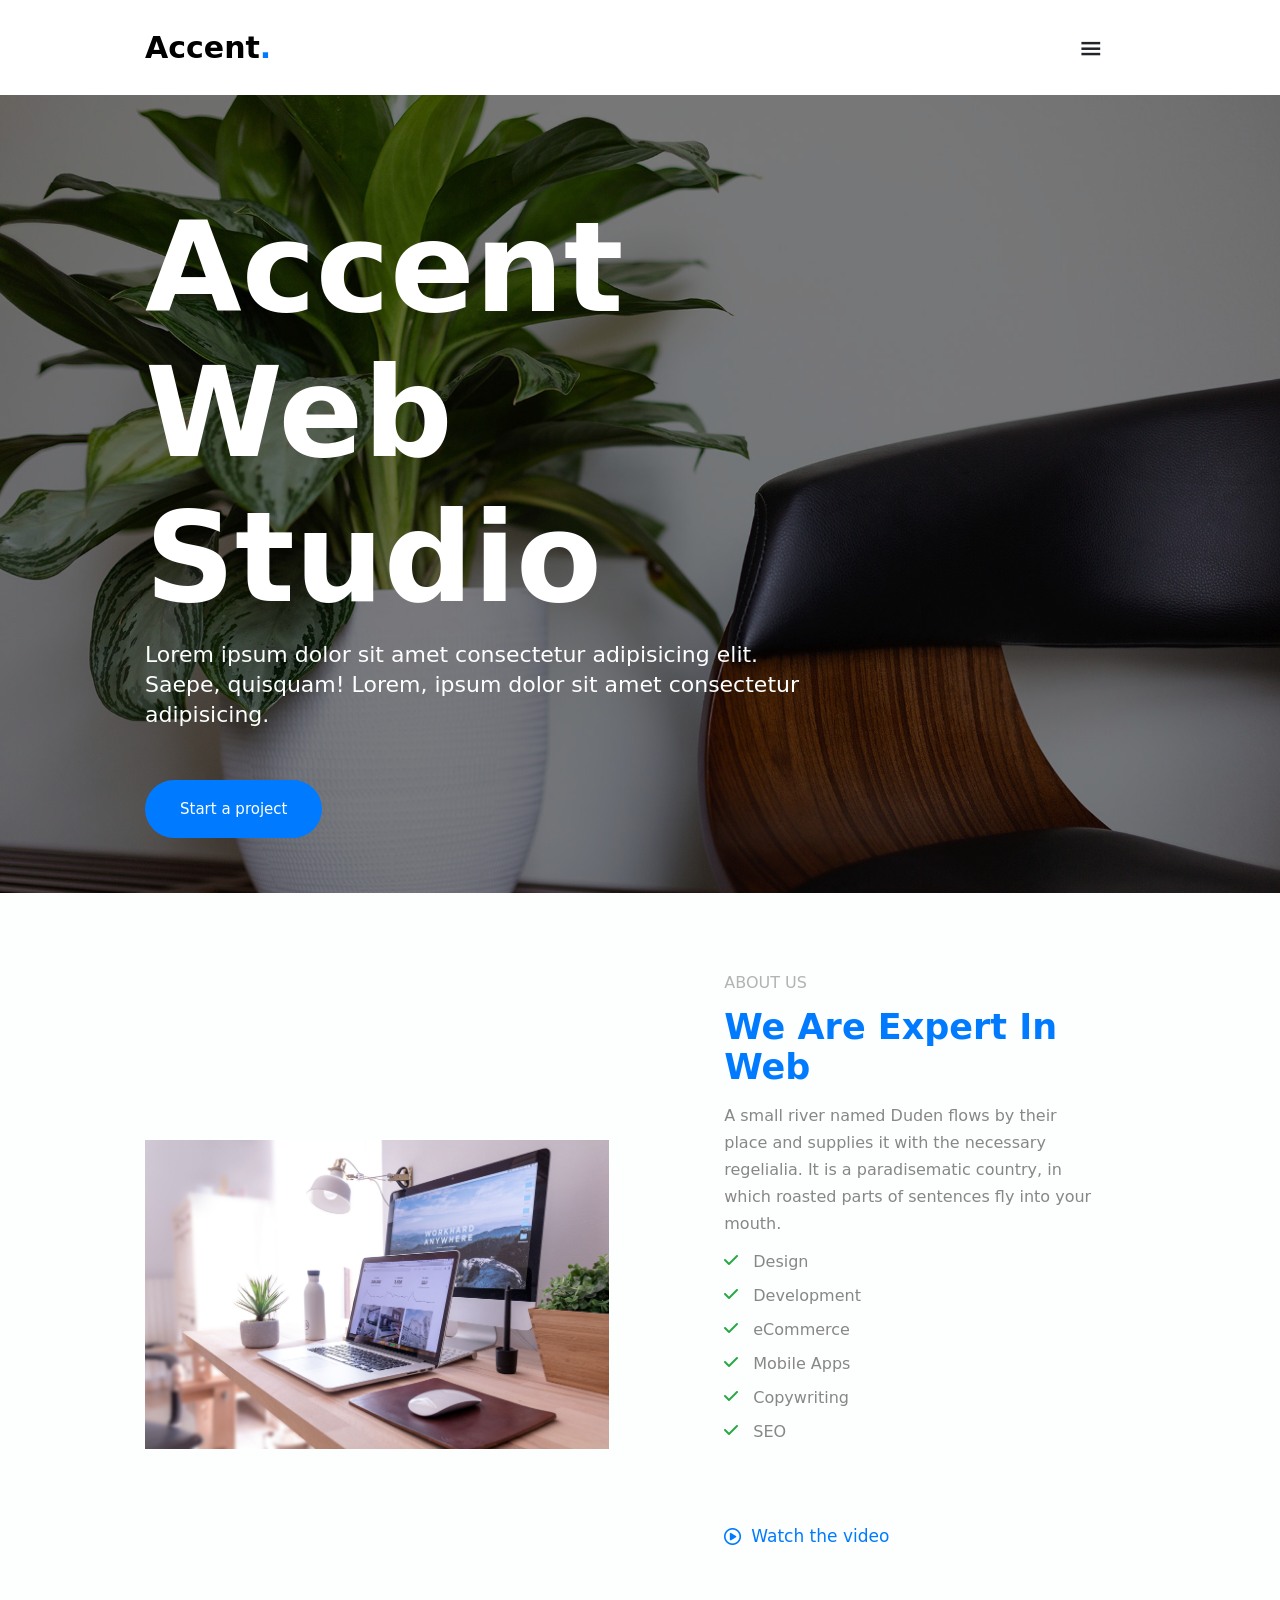
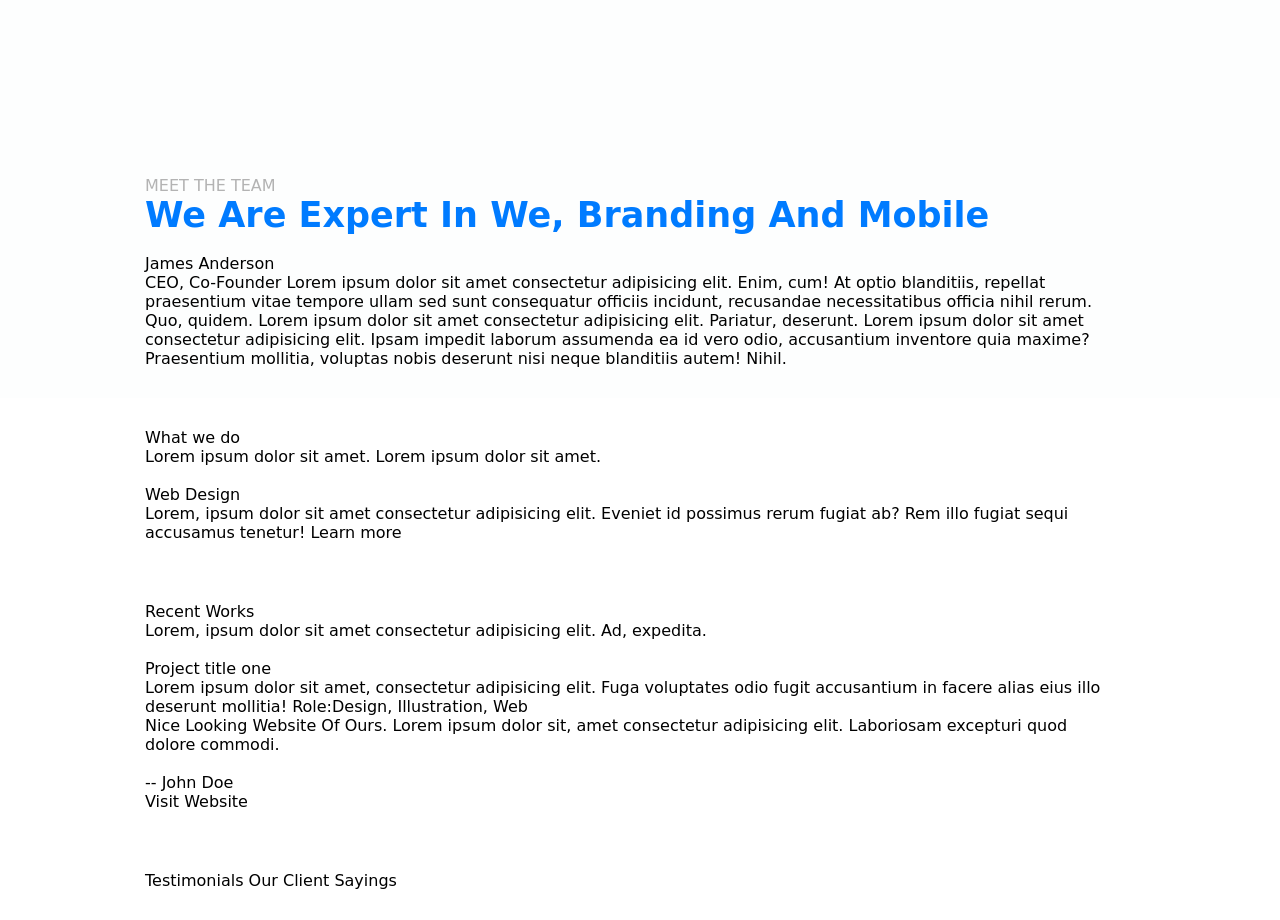
==== design_folder/landing-page/index.html @ f2b6cdcb "Initial commit" ====
<!doctype html>
<html lang="en">

<head>
    <meta charset="UTF-8" />
    <meta name="viewport" content="width=device-width, initial-scale=1.0" />
    <link rel="stylesheet" href="https://cdnjs.cloudflare.com/ajax/libs/font-awesome/6.5.1/css/all.min.css">
    <link rel="stylesheet" href="./style.css">
    <title>Landing Page</title>
</head>

<body>
    <section id="navbar">
        <div class="aligned" id="aligned-navbar">
            <div class="al-navbar-text">
                <p class="navbar-dark-text">Accent<span id="navbar-span">.</span></p>
            </div>
            <a class="" id="nav-triple" href="">≡</a>
        </div>
    </section>

    <section id="intro">
        <div class="aligned" id="aligned-intro">
            <div class="aligned-left">
                <p class="intro-white-text">Accent Web Studio</p>
                <span class="intro-span-white-text">Lorem ipsum dolor sit amet consectetur adipisicing elit. Saepe,
                    quisquam! Lorem, ipsum dolor sit amet consectetur adipisicing.</span>
                    <div class="intro-btn">
                        <button id="proj">Start a project</button>
                    </div>
            </div>

            <div class="aligned-right">

            </div>
        </div>
    </section>

    <section id="about">
        <div class="aligned" id="about-div">
            <div class="about-left">
                <img src="./images/about-img.jpg" alt="" />
            </div>
            <div class="about-right">
                <p class="sections-head">About us</p>
                <span class="sections-text2">We are expert in Web</span>
                <span class="sections-desc">
                    A small river named Duden flows by their place and supplies 
                    it with the necessary regelialia. It is a paradisematic country, 
                    in which roasted parts of sentences fly into your mouth.
                </span>

                <div class="bullet-points">
                    <div class="points">
                        <i class="fa-solid fa-check large-tick"></i>
                        <span>Design</span>
                    </div>

                    <div class="points">
                        <i class="fa-solid fa-check large-tick"></i>
                        <span>Development</span>
                    </div>

                    <div class="points">
                        <i class="fa-solid fa-check large-tick"></i>
                        <span>eCommerce</span>
                    </div>

                    <div class="points">
                        <i class="fa-solid fa-check large-tick"></i>
                        <span>Mobile Apps</span>
                    </div>

                    <div class="points">
                        <i class="fa-solid fa-check large-tick"></i>
                        <span>Copywriting</span>
                    </div>

                    <div class="points">
                        <i class="fa-solid fa-check large-tick"></i>
                        <span>SEO</span>
                    </div>
                </div>

                <a class="about-vid">
                    <i class="fa-regular fa-circle-play video-icon"></i>
                    <span>Watch the video</span>
                </a>
            </div>
        </div>
    </section>

    <section id="team">
        <div class="aligned" id="team-aligned">
            <p class="sections-head">Meet the Team</p>
            <p class="sections-text2">We are Expert in we, branding and mobile</p>

            <div class="team-divs">
                <div class="team-pic">
                    <img src="" alt="" />
                </div>

                <div class="team-pic">
                    <img src="" alt="" />
                </div>

            </div>
            <div class="team-desc">
                <div class="team-desc-text">
                    <p>James Anderson</p>
                    <span>CEO, Co-Founder</span>
                    <span>Lorem ipsum dolor sit amet consectetur adipisicing elit. Enim,
                        cum! At optio blanditiis, repellat praesentium vitae tempore ullam
                        sed sunt consequatur officiis incidunt, recusandae necessitatibus
                        officia nihil rerum. Quo, quidem. Lorem ipsum dolor sit amet
                        consectetur adipisicing elit. Pariatur, deserunt.
                    </span>
                    <span>Lorem ipsum dolor sit amet consectetur adipisicing elit. Ipsam
                        impedit laborum assumenda ea id vero odio, accusantium inventore
                        quia maxime? Praesentium mollitia, voluptas nobis deserunt nisi
                        neque blanditiis autem! Nihil.
                    </span>
                    <div class="team-desc-links"></div>
                </div>
                <div class="team-desc-text"></div>
            </div>
        </div>
    </section>

    <section id="offer">
        <div class="aligned">
            <p>What we do</p>
            <span>Lorem ipsum dolor sit amet.
                Lorem ipsum dolor sit amet.
            </span>
            <div class="skill-container">
                <div class="skills">
                    <div class="skill-img">
                        <img src="" alt="">
                    </div>
                    <p>Web Design</p>
                    <span>Lorem, ipsum dolor sit amet consectetur adipisicing elit.
                        Eveniet id possimus rerum fugiat ab? Rem illo fugiat sequi accusamus tenetur!
                    </span>
                    <span>Learn more</span>
                </div>
            </div>
        </div>
    </section>

    <section class="works">
        <div class="aligned">

            <div class="worrks-head">
                <p>Recent Works</p>
                <span>Lorem, ipsum dolor sit amet consectetur adipisicing elit.
                    Ad, expedita.
                </span>
            </div>

            <div class="works-content">
                <div class="works-left">
                    <img src="" alt="">
                </div>
                <div class="works-right">
                    <p>Project title one</p>
                    <span>Lorem ipsum dolor sit amet, consectetur adipisicing elit.
                        Fuga voluptates odio fugit accusantium in facere alias eius illo deserunt mollitia!
                    </span>
                    <span>Role:</span><span>Design, Illustration, Web</span>
                    <div class="works-comment">
                        <div class="line"></div>
                        <span>Nice Looking Website Of Ours.
                            Lorem ipsum dolor sit, amet consectetur adipisicing elit. Laboriosam excepturi quod dolore
                            commodi.
                        </span>
                    </div>
                    <div class="customer">
                        <div class="customer-img">
                            <img src="" alt="">
                        </div>
                        <span>-- John Doe</span>
                    </div>
                    <p>Visit Website</p>
                </div>
            </div>
        </div>
    </section>

    <section class="testimonials">
        <div class="aligned">
            <div class="testimonials-head">
                <span>Testimonials</span>
                <span>Our Client Sayings</span>
            </div>

        </div>
    </section>
</body>

</html>
---- design_folder/landing-page/style.css ----
:root{
    --blue: #007bff;
    --dark-black: #000000;
    --light-black: #212529;
    --white: #ffffff;
    --light-white: #fdfefe;
    --head-grey-text: #b3b3b3;
    --tiny-grey-text: #878787;
    --green-text: #28a745;
}


*{
    box-sizing: border-box;
    padding: 0;
    margin: 0;
    font-family: system-ui, -apple-system, BlinkMacSystemFont, 'Segoe UI', Roboto, Oxygen, Ubuntu, Cantarell, 'Open Sans', 'Helvetica Neue', sans-serif;
}


section{
    padding: 30px 70px 30px 145px;
}

.aligned{
    width: 90%;
    max-width: 1800px;
}

#aligned-navbar{
    display: flex;
    align-items: center;
    justify-content: space-between;
}

.al-navbar-text{
    display: flex;
    gap: 1.5px;
}

.navbar-dark-text{
    color: var(--dark-black);
    font-size: 30px;
    font-weight: 750;
}

#navbar-span{
    color: var(--blue)
}

#nav-triple{
    color: var(--light-black);
    font-size: 30px;
    font-weight: 500;
    cursor: pointer;
    text-decoration: none;
}

#intro{
    background: linear-gradient(rgba(0, 0, 0, 0.5),rgba(0, 0, 0, 0.5)), url( ./images/intro-bg.jpg);
    background-position: center;
    background-repeat: no-repeat;
    background-size: cover;
    height: auto;
    padding-top: 100px;
}

#intro.aligned{
    display: flex;
    gap: 10px;
}

.aligned-left{
    display: flex;
    flex-direction: column;
    gap: 10px;
    width: 70%;
}

#aligned-intro{
    display: flex;
    align-items: center;
    gap: 10px;
    height: auto;
}

.intro-white-text{
    font-size: 125px;
    font-weight: 750;
    color: var(--white)
}

.intro-span-white-text{
    color: var(--light-white);
    font-size: 22px;
    line-height: 30px;
    font-weight: 300;
}
.intro-btn{
    margin: 40px 0 25px;
}

#proj{
    padding: 20px 35px;
    border-radius: 30px;
    border: none;
    background-color: var(--blue);
    color: var(--white);
    font-size: 15px;
}
#proj:hover{
    background-color: var(--dark-black);
    cursor: pointer;
}
#about, 
#team{
    background-color: var(--light-white);
}

#about-div{
    display: flex;
    align-items: center;
    justify-content: center;
    gap: 15px;
    padding-top: 50px;
}

.about-left{
    flex: 1;
    overflow: hidden;
    height: 400px;
}
.about-left img{
    width: 100%;
    height: 100%;
    object-fit: contain;
}

.about-right{
    width: 50%;
    padding-left: 100px;
    display: flex;
    flex-direction: column;
    gap: 15px;
}

.sections-head{
    text-transform: uppercase;
    color: var(--head-grey-text);
    font-size: 16px;
    font-weight: 400;
}

.sections-text2{
    text-transform: capitalize;
    color: var(--blue);
    font-size: 35px;
    font-weight: 600;
}

.sections-desc{
    font-weight: 300;
    color: var(--tiny-grey-text);
    line-height: 27px;
}

.bullet-points{
    display: flex;
    flex-direction: column;
    gap: 15px;
}


.points{
    display: flex;
    gap: 15px;
}

.points span{
    color: var(--tiny-grey-text);
    font-weight: 350;
    font-size: 16px;
}

.points i{
    color: var(--green-text);
}

.about-vid{
    display: flex;
    align-items: center;
    gap: 10px;
    color: var(--blue);
    margin: 70px 0;
    font-size: 17px;
}

#team-aligned{
    display: flex;
    flex-direction: column;
    margin-top: 100px;
}

.team-divs{
    display: flex;
    gap: 30px;
}
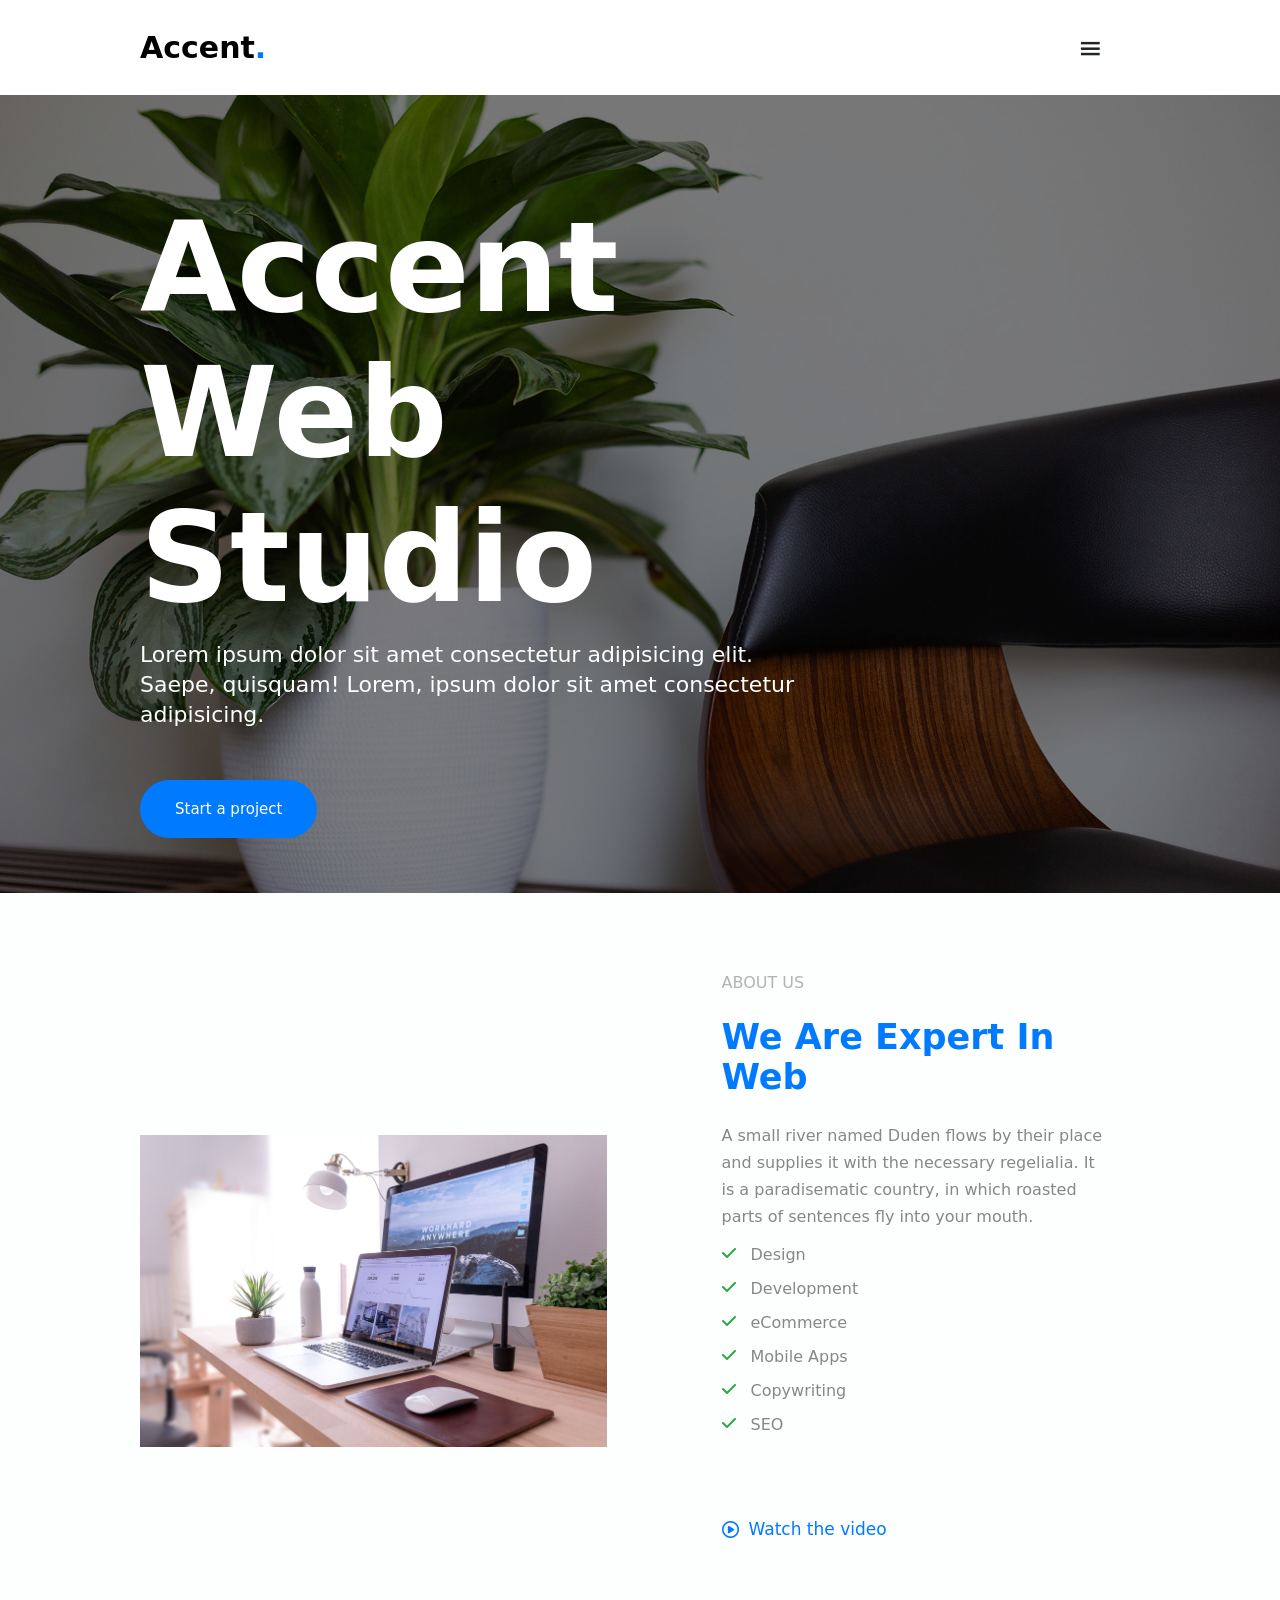
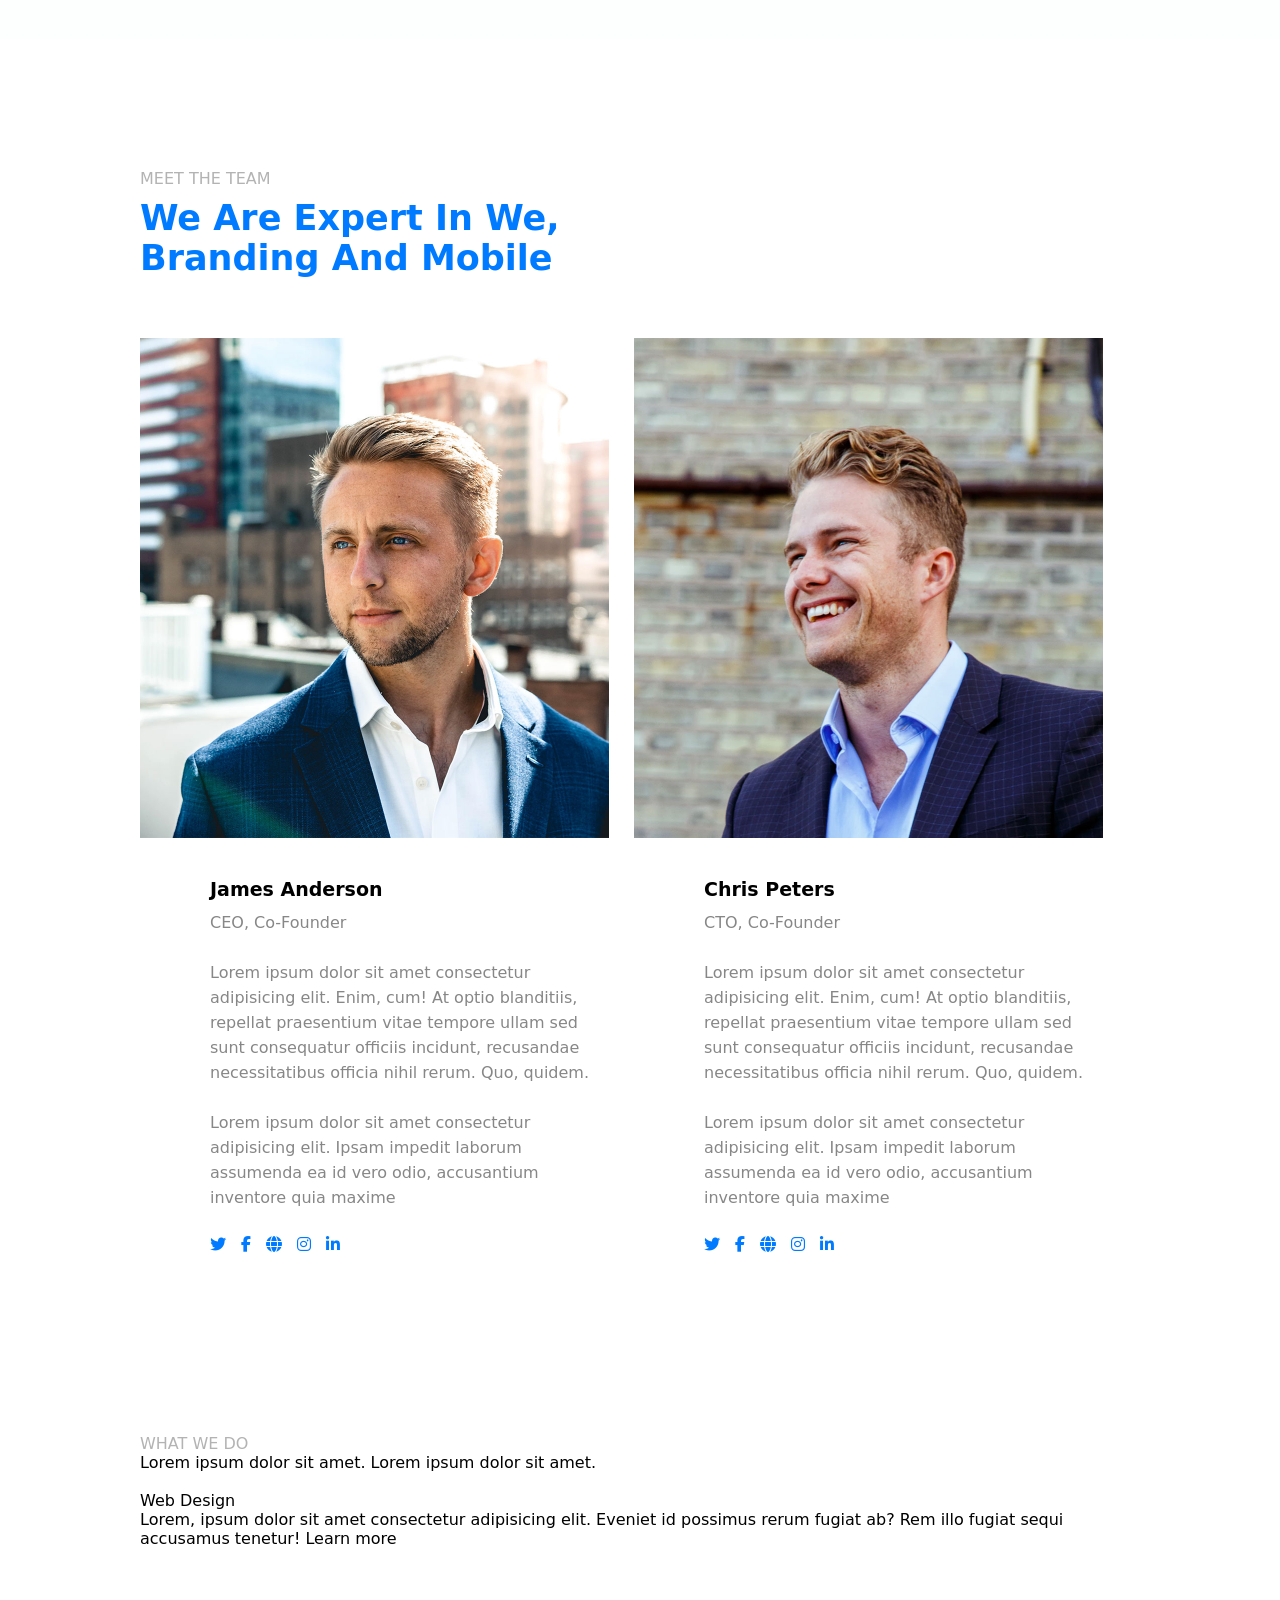
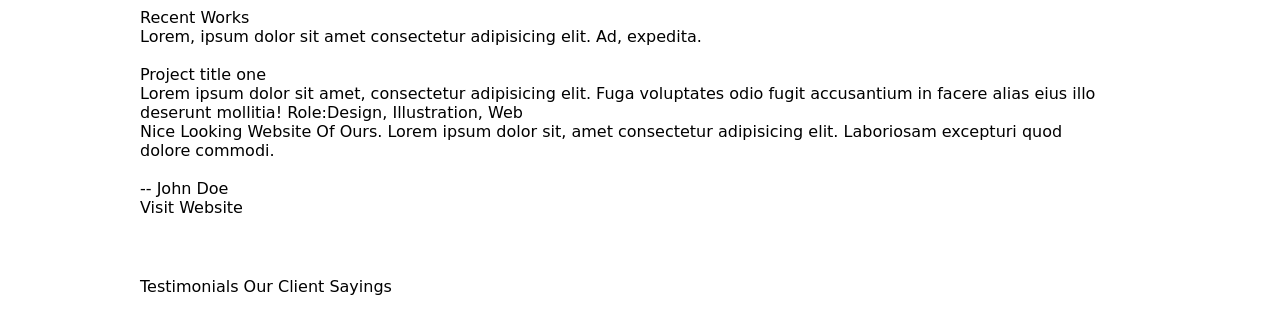
==== commit 5d1ea41e: "designed the teams aspect of the landing-page" ====
--- a/design_folder/landing-page/index.html
+++ b/design_folder/landing-page/index.html
@@ -96,43 +96,74 @@
             <p class="sections-text2">We are Expert in we, branding and mobile</p>
 
             <div class="team-divs">
-                <div class="team-pic">
-                    <img src="" alt="" />
-                </div>
-
-                <div class="team-pic">
-                    <img src="" alt="" />
-                </div>
-
-            </div>
-            <div class="team-desc">
-                <div class="team-desc-text">
-                    <p>James Anderson</p>
-                    <span>CEO, Co-Founder</span>
-                    <span>Lorem ipsum dolor sit amet consectetur adipisicing elit. Enim,
-                        cum! At optio blanditiis, repellat praesentium vitae tempore ullam
-                        sed sunt consequatur officiis incidunt, recusandae necessitatibus
-                        officia nihil rerum. Quo, quidem. Lorem ipsum dolor sit amet
-                        consectetur adipisicing elit. Pariatur, deserunt.
-                    </span>
-                    <span>Lorem ipsum dolor sit amet consectetur adipisicing elit. Ipsam
-                        impedit laborum assumenda ea id vero odio, accusantium inventore
-                        quia maxime? Praesentium mollitia, voluptas nobis deserunt nisi
-                        neque blanditiis autem! Nihil.
-                    </span>
-                    <div class="team-desc-links"></div>
-                </div>
-                <div class="team-desc-text"></div>
-            </div>
+
+                <div class="whole-team">
+                    <div class="team-pic">
+                        <img src="./images/team_m1.jpg" alt="" />     
+                    </div>
+
+                    <div class="team-desc-text">
+                        <p>James Anderson</p>
+                        <span>CEO, Co-Founder</span>
+                        <span>Lorem ipsum dolor sit amet consectetur adipisicing elit. Enim,
+                            cum! At optio blanditiis, repellat praesentium vitae tempore ullam
+                            sed sunt consequatur officiis incidunt, recusandae necessitatibus
+                            officia nihil rerum. Quo, quidem. 
+                        </span>
+                        <span>Lorem ipsum dolor sit amet consectetur adipisicing elit. Ipsam
+                            impedit laborum assumenda ea id vero odio, accusantium inventore
+                            quia maxime
+                        </span>
+                        <div class="team-desc-links">
+                            <a href=""><i class="fa-brands fa-twitter"></i></a>
+                            <a href=""><i class="fa-brands fa-facebook-f"></i></a>
+                            <a href=""><i class="fa-solid fa-globe"></i></a>
+                            <a href=""><i class="fa-brands fa-instagram"></i></a>
+                            <a href=""><i class="fa-brands fa-linkedin-in"></i></a>
+                        </div>
+                    </div>
+                </div>
+
+
+                <div class="whole-team">
+                    <div class="team-pic">
+                        <img src="./images/team_m2.jpg" alt="" />     
+                    </div>
+
+                    <div class="team-desc-text">
+                        <p>Chris Peters</p>
+                        <span>CTO, Co-Founder</span>
+                        <span>Lorem ipsum dolor sit amet consectetur adipisicing elit. Enim,
+                            cum! At optio blanditiis, repellat praesentium vitae tempore ullam
+                            sed sunt consequatur officiis incidunt, recusandae necessitatibus
+                            officia nihil rerum. Quo, quidem. 
+                        </span>
+                        <span>Lorem ipsum dolor sit amet consectetur adipisicing elit. Ipsam
+                            impedit laborum assumenda ea id vero odio, accusantium inventore
+                            quia maxime
+                        </span>
+                        <div class="team-desc-links">
+                            <a href=""><i class="fa-brands fa-twitter"></i></a>
+                            <a href=""><i class="fa-brands fa-facebook-f"></i></a>
+                            <a href=""><i class="fa-solid fa-globe"></i></a>
+                            <a href=""><i class="fa-brands fa-instagram"></i></a>
+                            <a href=""><i class="fa-brands fa-linkedin-in"></i></a>
+                        </div>
+                    </div>
+                </div>
+
+            </div>
+
+            
         </div>
     </section>
 
     <section id="offer">
         <div class="aligned">
-            <p>What we do</p>
-            <span>Lorem ipsum dolor sit amet.
+            <p class="sections-head">What we do</p>
+            <p id="offer-head-text">Lorem ipsum dolor sit amet.
                 Lorem ipsum dolor sit amet.
-            </span>
+            </p>
             <div class="skill-container">
                 <div class="skills">
                     <div class="skill-img">
--- a/design_folder/landing-page/style.css
+++ b/design_folder/landing-page/style.css
@@ -7,6 +7,7 @@
     --head-grey-text: #b3b3b3;
     --tiny-grey-text: #878787;
     --green-text: #28a745;
+
 }
 
 
@@ -19,7 +20,7 @@
 
 
 section{
-    padding: 30px 70px 30px 145px;
+    padding: 30px 70px 30px 140px;
 }
 
 .aligned{
@@ -156,6 +157,8 @@
     color: var(--blue);
     font-size: 35px;
     font-weight: 600;
+    margin: 10px 0;
+    max-width: 500px;
 }
 
 .sections-desc{
@@ -195,6 +198,10 @@
     font-size: 17px;
 }
 
+#team{
+    background-color: white;
+    margin: 0 0 30px 0;
+}
 #team-aligned{
     display: flex;
     flex-direction: column;
@@ -202,6 +209,61 @@
 }
 
 .team-divs{
-    display: flex;
-    gap: 30px;
+    display: grid;
+    grid-template-columns: repeat(2, 1fr);
+    gap: 25px;
+}
+
+.whole-team{
+    display: flex;
+    flex-direction: column;
+    width: 100%;
+    margin: 50px 0;
+}
+
+.team-pic{
+    height: 500px;
+    width: 100%;
+    overflow: hidden;
+}
+
+.team-pic img{
+    width: 100%;
+    height: 100%;
+    object-fit: cover;
+}
+
+.team-desc-text{
+    width: 450px;
+    padding-left: 70px;
+    margin: 40px 0;
+    display: flex;
+    flex-direction: column;
+    gap: 10px;
+}
+
+.team-desc-text p{
+    color: var(--dark-black);
+    font-weight: 600;
+    font-size: 19px;
+}
+
+.team-desc-text span{
+    color: var(--tiny-grey-text);
+    font-weight: 250;
+    font-size: 16px;
+    line-height: 25px;
+    margin: 0 0 15px 0;
+
+}
+
+.team-desc-links{
+    display: flex;
+    gap: 15px;
+
+}
+
+.team-desc-links a{
+    text-decoration: none;
+    color: var(--blue);
 }
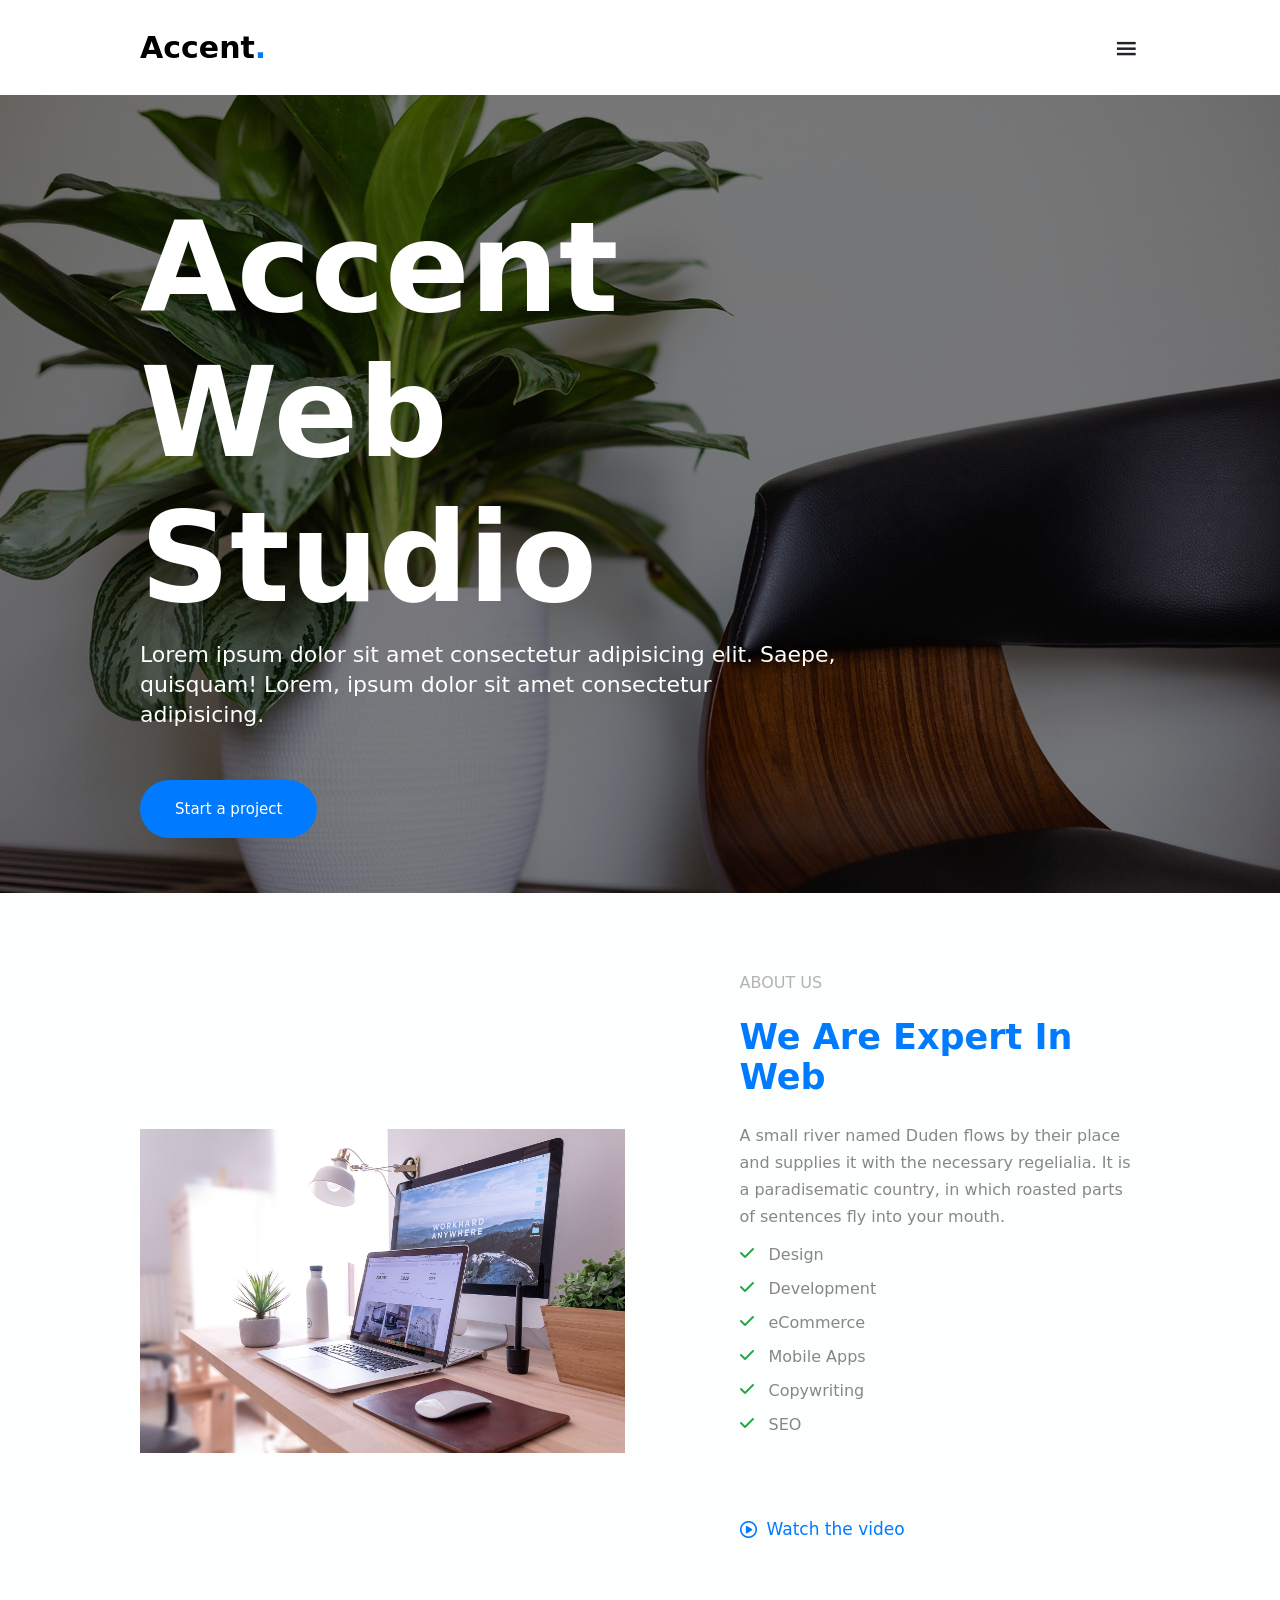
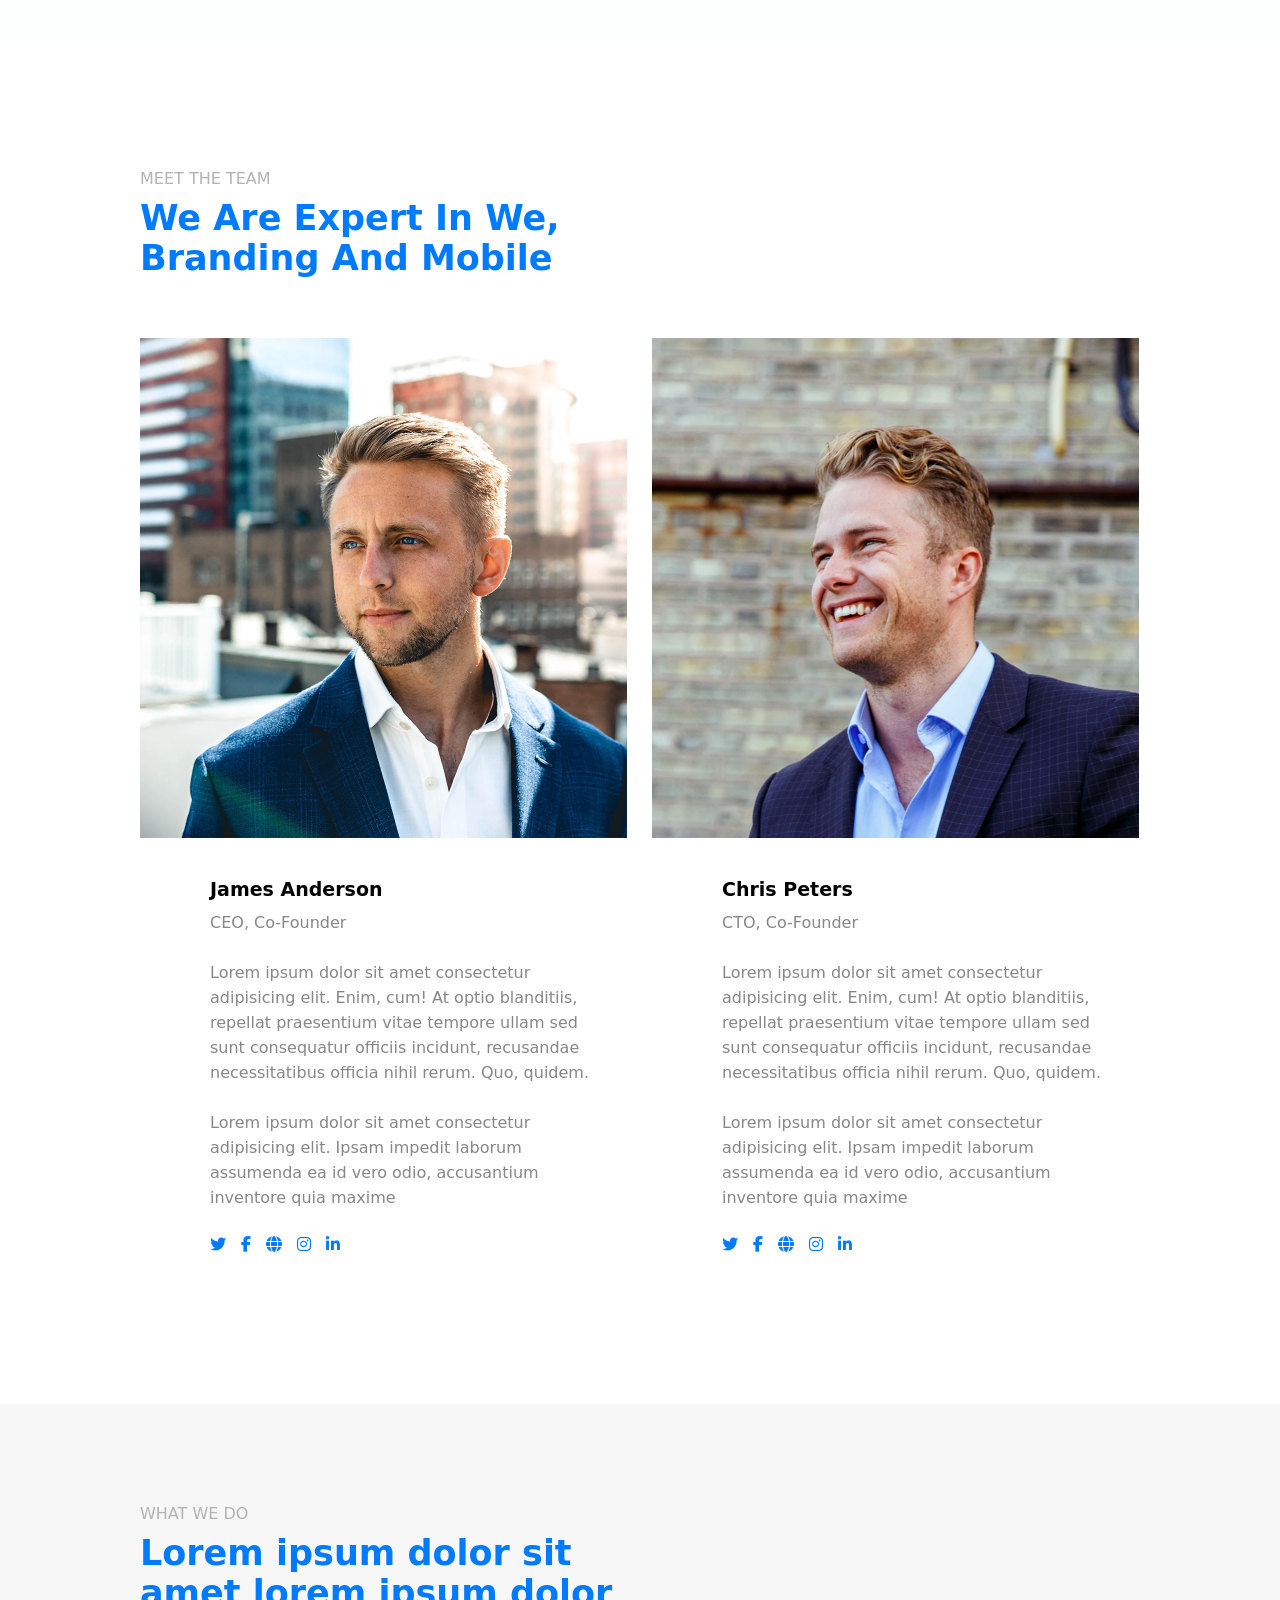
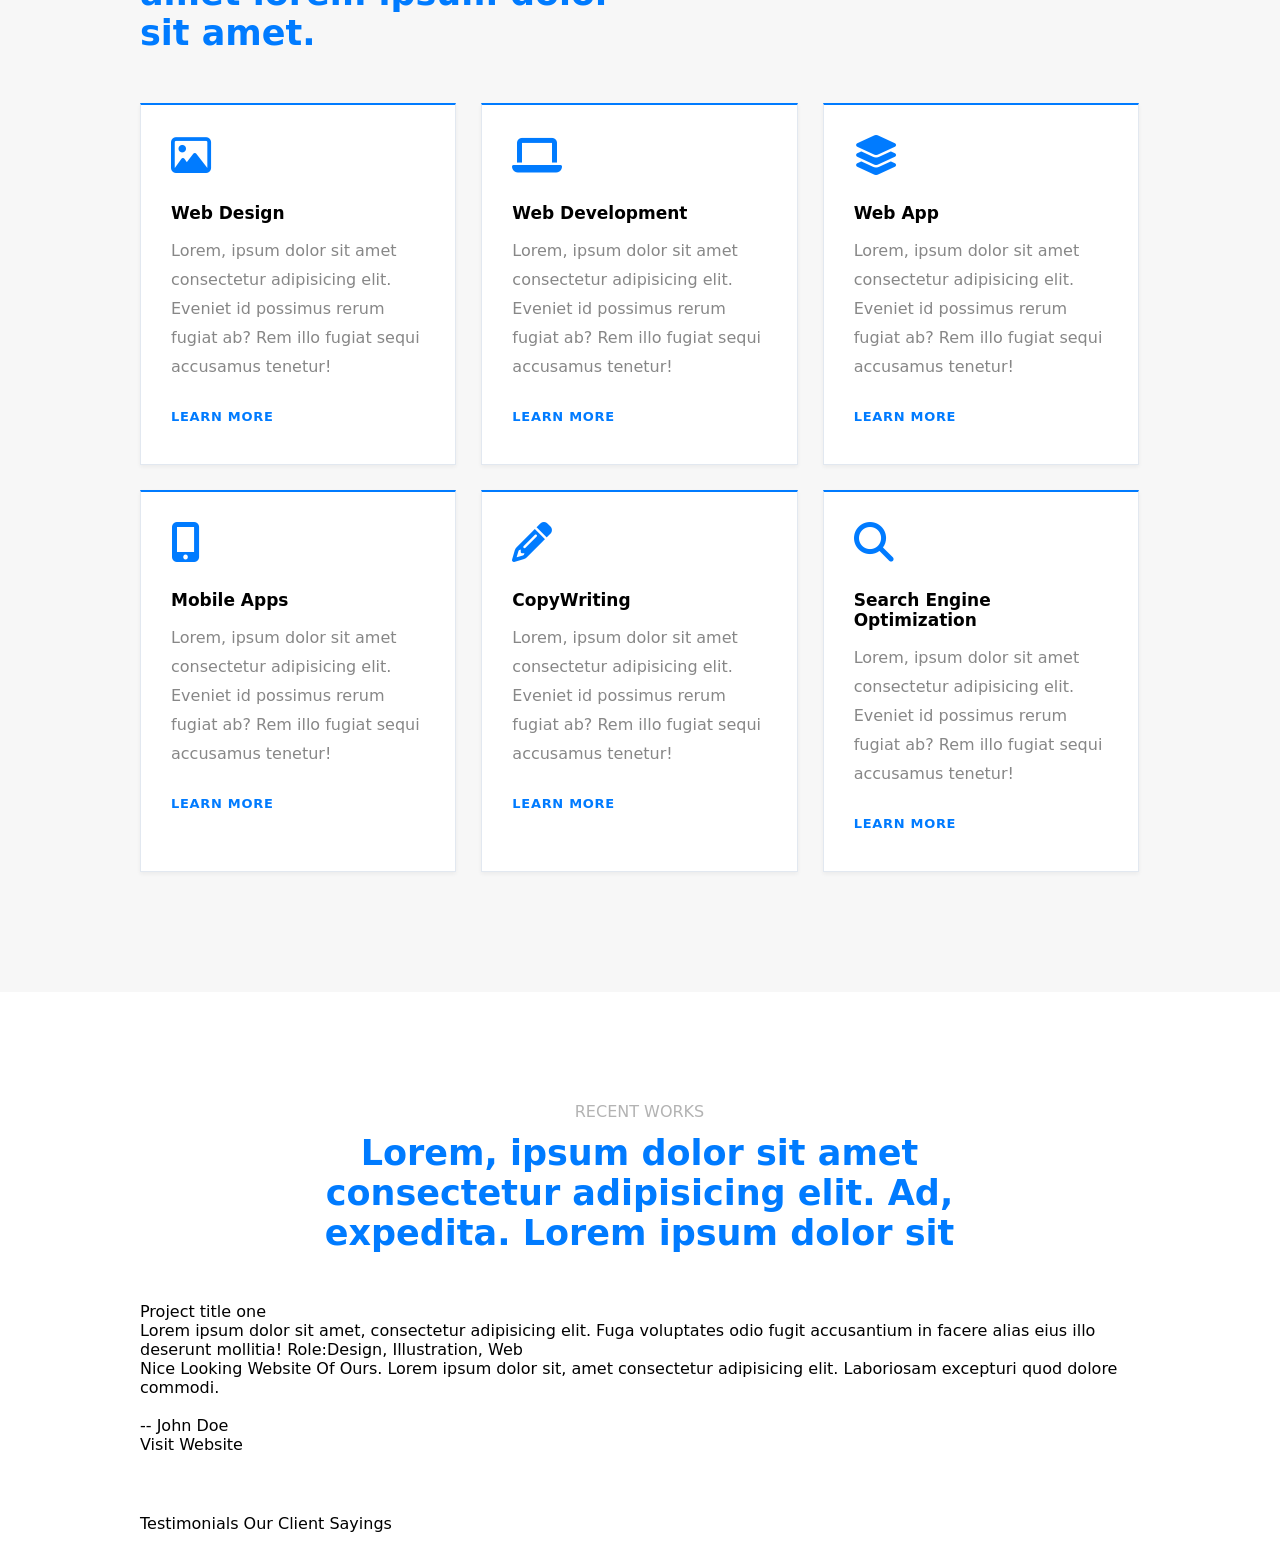
==== commit 69567c88: "completed the 'offer' section of the design" ====
--- a/design_folder/landing-page/index.html
+++ b/design_folder/landing-page/index.html
@@ -161,19 +161,81 @@
     <section id="offer">
         <div class="aligned">
             <p class="sections-head">What we do</p>
-            <p id="offer-head-text">Lorem ipsum dolor sit amet.
-                Lorem ipsum dolor sit amet.
+            <p id="offer-head-text">Lorem ipsum dolor sit amet
+                lorem ipsum dolor sit amet.
             </p>
             <div class="skill-container">
-                <div class="skills">
-                    <div class="skill-img">
-                        <img src="" alt="">
-                    </div>
-                    <p>Web Design</p>
-                    <span>Lorem, ipsum dolor sit amet consectetur adipisicing elit.
-                        Eveniet id possimus rerum fugiat ab? Rem illo fugiat sequi accusamus tenetur!
-                    </span>
-                    <span>Learn more</span>
+                <!--Web design-->
+                <div class="skills">
+                    <div class="skill-icon">
+                        <i class="fa-regular fa-image gallery-icon"></i>
+                    </div>
+                    <p class="skill-name">Web Design</p>
+                    <span class="skills-desc">Lorem, ipsum dolor sit amet consectetur adipisicing elit.
+                        Eveniet id possimus rerum fugiat ab? Rem illo fugiat sequi accusamus tenetur!
+                    </span>
+                    <span class="learn-more-skills">Learn more</span>
+                </div>
+
+                <!--Web  Development-->
+                <div class="skills">
+                    <div class="skill-icon">
+                        <i class="fa-solid fa-laptop"></i>
+                    </div>
+                    <p class="skill-name">Web Development</p>
+                    <span class="skills-desc">Lorem, ipsum dolor sit amet consectetur adipisicing elit.
+                        Eveniet id possimus rerum fugiat ab? Rem illo fugiat sequi accusamus tenetur!
+                    </span>
+                    <span class="learn-more-skills">Learn more</span>
+                </div>
+
+                <!--Web app-->
+                <div class="skills">
+                    <div class="skill-icon">
+                        <i class="fa-solid fa-layer-group"></i>
+                    </div>
+                    <p class="skill-name">Web App</p>
+                    <span class="skills-desc">Lorem, ipsum dolor sit amet consectetur adipisicing elit.
+                        Eveniet id possimus rerum fugiat ab? Rem illo fugiat sequi accusamus tenetur!
+                    </span>
+                    <span class="learn-more-skills">Learn more</span>
+                </div>
+
+                <!--Mobile Apps-->
+                <div class="skills">
+                    <div class="skill-icon">
+                        <i class="fa-solid fa-mobile-screen-button"></i>
+                    </div>
+                    <p class="skill-name">Mobile Apps</p>
+                    <span class="skills-desc">Lorem, ipsum dolor sit amet consectetur adipisicing elit.
+                        Eveniet id possimus rerum fugiat ab? Rem illo fugiat sequi accusamus tenetur!
+                    </span>
+                    <span class="learn-more-skills">Learn more</span>
+                </div>
+
+
+                <!--CopyWriting-->
+                <div class="skills">
+                    <div class="skill-icon">
+                        <i class="fa-solid fa-pencil"></i>
+                    </div>
+                    <p class="skill-name">CopyWriting</p>
+                    <span class="skills-desc">Lorem, ipsum dolor sit amet consectetur adipisicing elit.
+                        Eveniet id possimus rerum fugiat ab? Rem illo fugiat sequi accusamus tenetur!
+                    </span>
+                    <span class="learn-more-skills">Learn more</span>
+                </div>
+
+                <!--Search Engine Optimization-->
+                <div class="skills">
+                    <div class="skill-icon">
+                        <i class="fa-solid fa-magnifying-glass"></i>
+                    </div>
+                    <p class="skill-name">Search Engine Optimization</p>
+                    <span class="skills-desc">Lorem, ipsum dolor sit amet consectetur adipisicing elit.
+                        Eveniet id possimus rerum fugiat ab? Rem illo fugiat sequi accusamus tenetur!
+                    </span>
+                    <span class="learn-more-skills">Learn more</span>
                 </div>
             </div>
         </div>
@@ -182,10 +244,10 @@
     <section class="works">
         <div class="aligned">
 
-            <div class="worrks-head">
-                <p>Recent Works</p>
-                <span>Lorem, ipsum dolor sit amet consectetur adipisicing elit.
-                    Ad, expedita.
+            <div class="works-head">
+                <p class="sections-head">Recent Works</p>
+                <span class="works-desc">Lorem, ipsum dolor sit amet consectetur adipisicing elit.
+                    Ad, expedita. Lorem ipsum dolor sit
                 </span>
             </div>
 
--- a/design_folder/landing-page/style.css
+++ b/design_folder/landing-page/style.css
@@ -20,7 +20,7 @@
 
 
 section{
-    padding: 30px 70px 30px 140px;
+    padding: 30px 30px 30px 140px;
 }
 
 .aligned{
@@ -266,4 +266,93 @@
 .team-desc-links a{
     text-decoration: none;
     color: var(--blue);
+}
+
+#offer{
+    padding-bottom: 120px;
+    background-color: #f7f7f7;
+    margin: 0 0 80px 0;
+
+}
+
+#offer .sections-head{
+    margin-top: 70px;
+}
+
+#offer-head-text{
+    font-size: 35px;
+    font-weight: 600;
+    margin: 10px 0;
+    max-width: 500px;
+    width: 50%;
+    color: var(--blue);
+}
+
+.skill-container{
+    margin-top: 50px;
+    display: grid;
+    grid-template-columns: repeat(3, 1fr);
+    gap: 25px;
+}
+
+.skills{
+    padding: 30px 30px 40px;
+    border: 1px solid #e2e8f0;
+    border-top: 2px solid var(--blue);
+    box-shadow: 0 2px 4px 0 rgba(0, 0, 0, 0.05); 
+    height: auto;
+    display: flex;
+    flex-direction: column;
+    gap: 13px;
+    background-color: var(--white);
+}
+.skills i{
+    color: var(--blue);
+    font-size: 40px;
+    margin-bottom: 15px;
+}
+.skill-name{
+    font-weight: 600;
+    font-size: 17px;
+}
+
+.skills-desc{
+    line-height: 25px;
+    color: var(--tiny-grey-text);
+    font-weight: 250;
+    font-size: 16px;
+    line-height: 29px;
+    margin: 0 0 15px 0;
+}
+
+.learn-more-skills{
+    color: var(--blue);
+    text-transform: uppercase;
+    font-size: 13px;
+    font-weight: 700;
+    letter-spacing: 0.7px;
+}
+
+.learn-more-skills:hover{
+    color: rgb(7, 27, 78);
+    cursor: pointer;
+}
+
+.skills:hover{
+    box-shadow: 0 10px 20px rgba(0, 0, 0, 0.25); 
+    transition: all 0.5s ease-in-out;
+}
+
+.works-head{
+    margin: auto;
+    max-width: 700px;
+    text-align: center;
+}
+
+.works-desc{
+    font-size: 35px;
+    font-weight: 600;
+    display: block;
+    margin: 12px 0 30px;
+    color: var(--blue);
 }
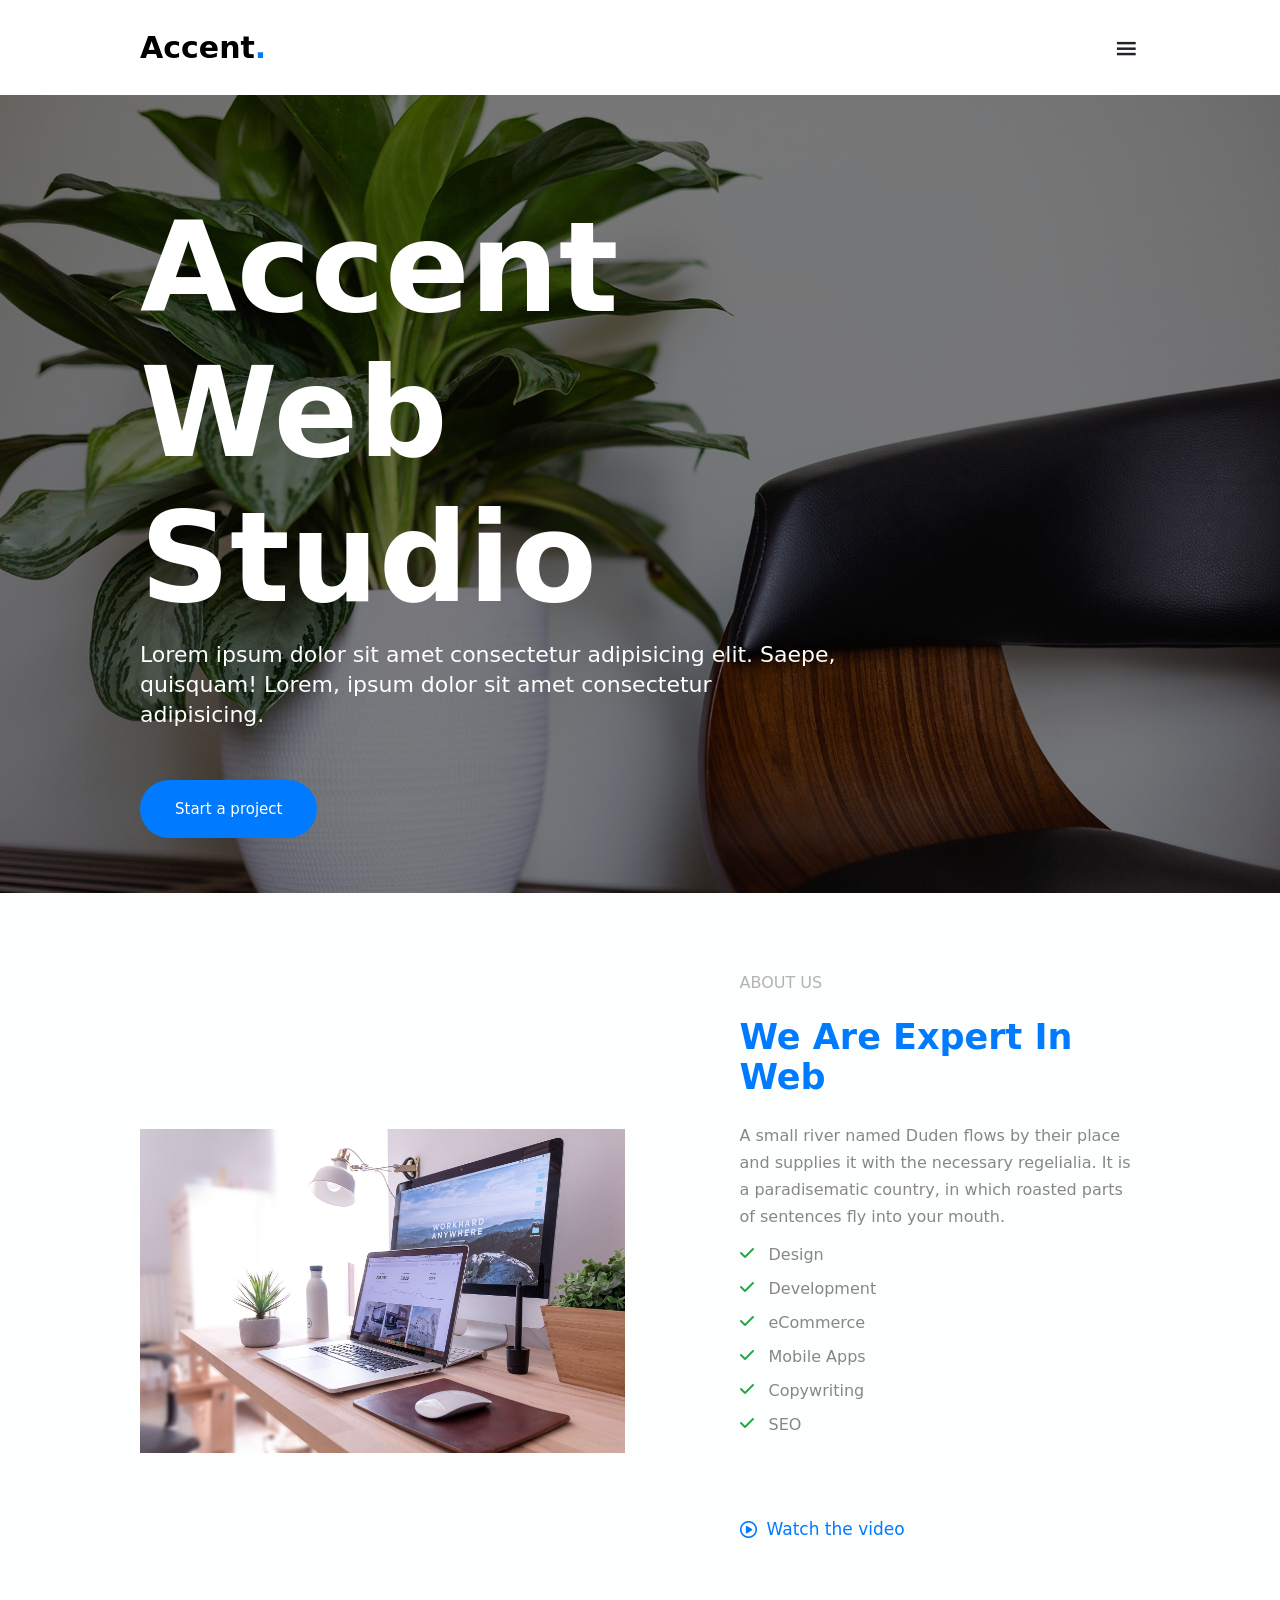
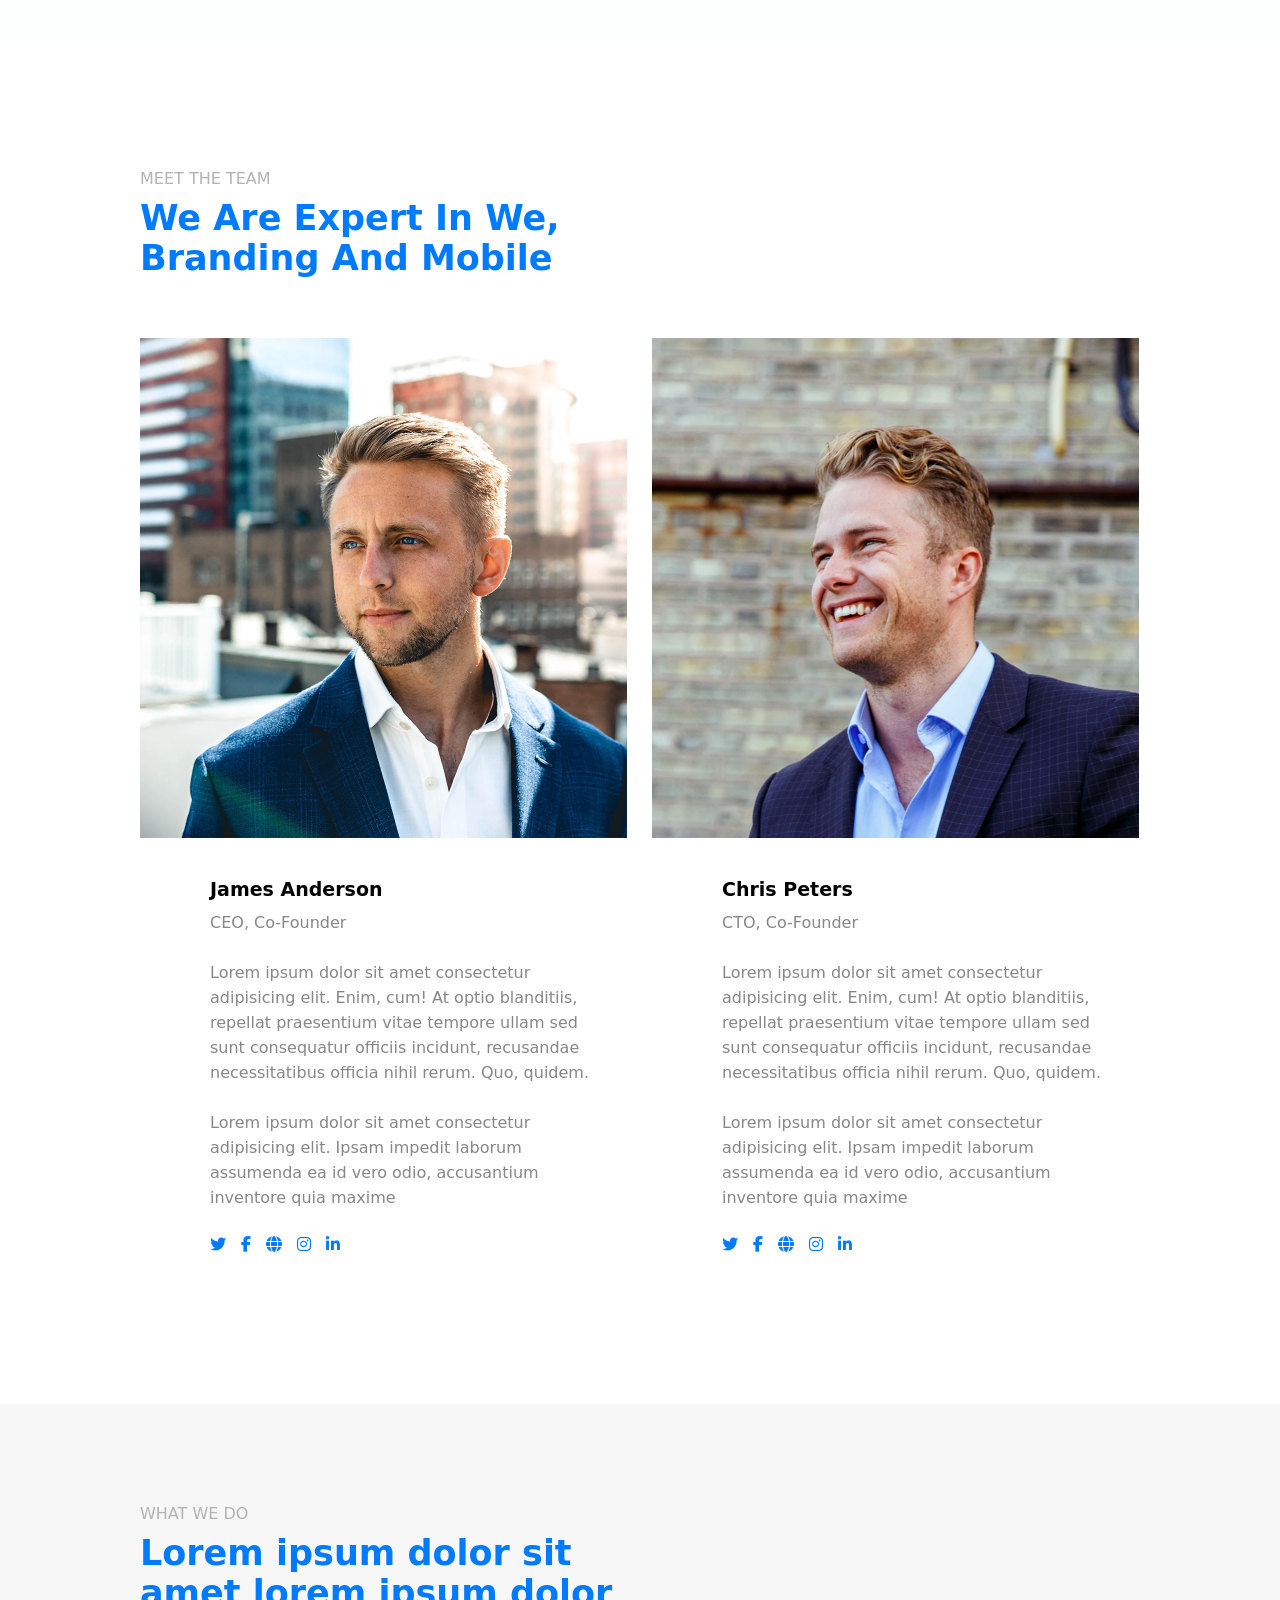
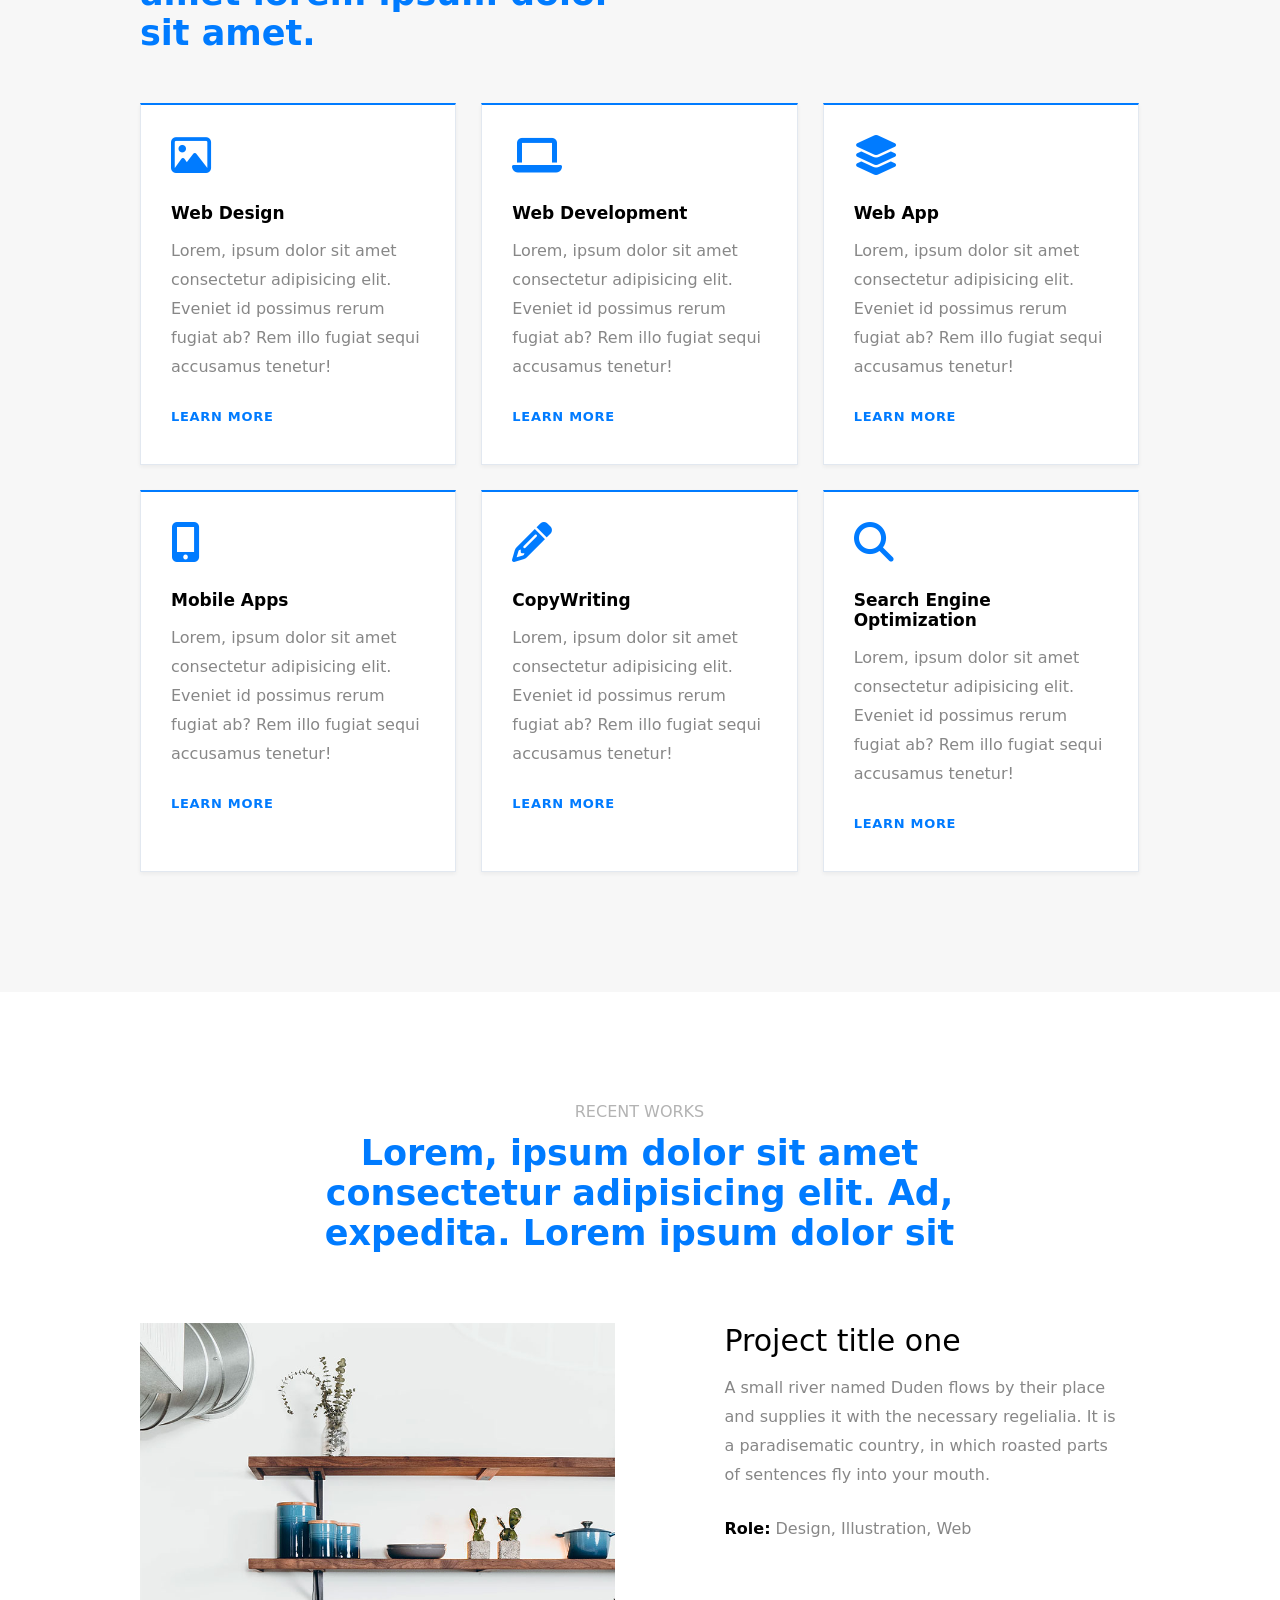
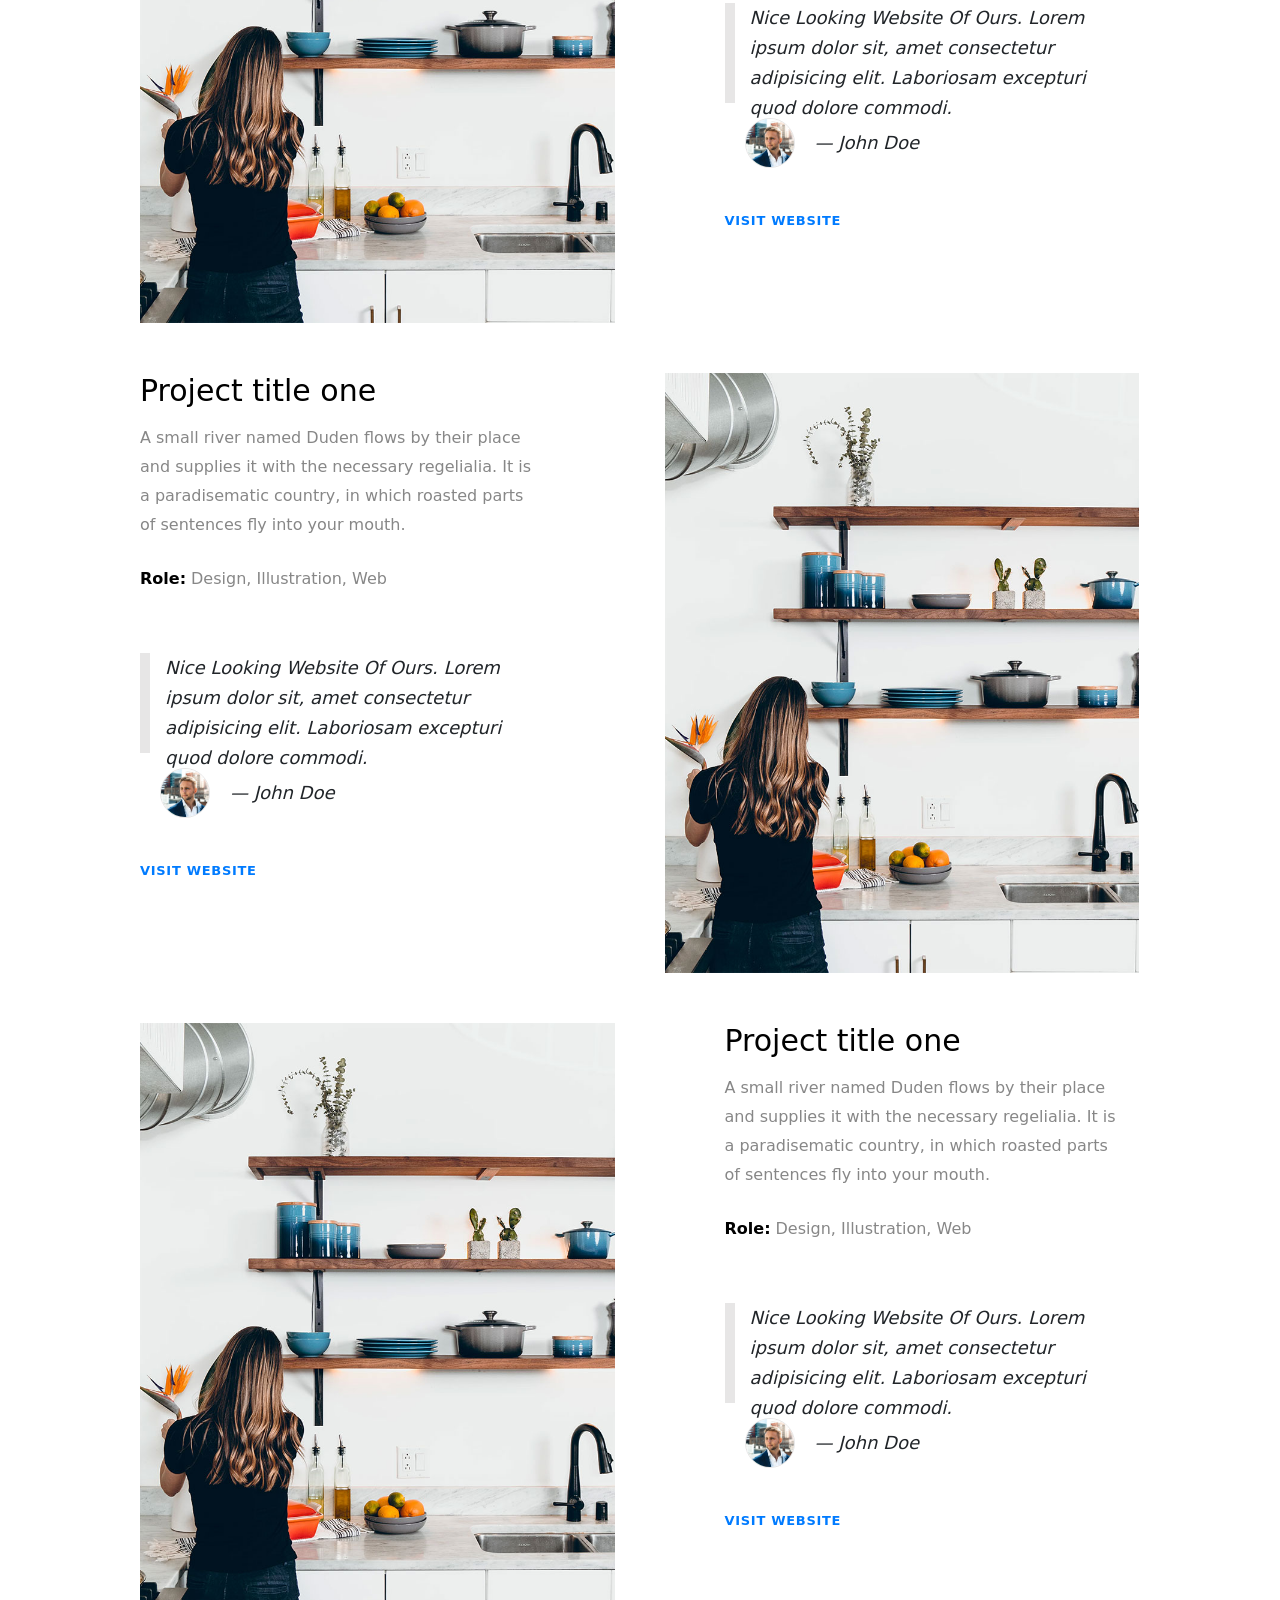
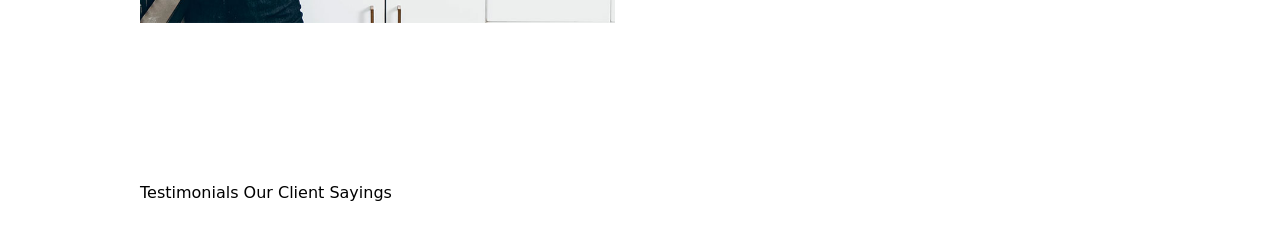
==== commit 877dae18: "updated the html and css" ====
--- a/design_folder/landing-page/index.html
+++ b/design_folder/landing-page/index.html
@@ -198,7 +198,7 @@
                     <span class="skills-desc">Lorem, ipsum dolor sit amet consectetur adipisicing elit.
                         Eveniet id possimus rerum fugiat ab? Rem illo fugiat sequi accusamus tenetur!
                     </span>
-                    <span class="learn-more-skills">Learn more</span>
+                    <span class="learn-more-skills capital-blue-link">Learn more</span>
                 </div>
 
                 <!--Mobile Apps-->
@@ -251,31 +251,98 @@
                 </span>
             </div>
 
+            <!--Div that contains all the works-->
             <div class="works-content">
-                <div class="works-left">
-                    <img src="" alt="">
-                </div>
-                <div class="works-right">
-                    <p>Project title one</p>
-                    <span>Lorem ipsum dolor sit amet, consectetur adipisicing elit.
-                        Fuga voluptates odio fugit accusantium in facere alias eius illo deserunt mollitia!
-                    </span>
-                    <span>Role:</span><span>Design, Illustration, Web</span>
+
+                <div class="works-div works-img">
+                    <img src="./images/work-img1.jpg" alt="">
+                </div>
+
+                <!--Padded Text-->
+                <div class="works-div works-text" id="padded-work-text">
+                    <p class="work-title">Project title one</p>
+                    <span class="work-exp">A small river named Duden flows by their place and supplies it with the necessary regelialia. 
+                        It is a paradisematic country, in which roasted parts of sentences fly into your mouth.
+                    </span>
+                    <div class="role-div">
+                        <span class="role">Role:</span><span class="role-desc">Design, Illustration, Web</span>
+                    </div>
                     <div class="works-comment">
-                        <div class="line"></div>
-                        <span>Nice Looking Website Of Ours.
+                        <div class="work-line"></div>
+                        <span class="work-line-side-text">Nice Looking Website Of Ours.
                             Lorem ipsum dolor sit, amet consectetur adipisicing elit. Laboriosam excepturi quod dolore
                             commodi.
                         </span>
                     </div>
                     <div class="customer">
                         <div class="customer-img">
-                            <img src="" alt="">
-                        </div>
-                        <span>-- John Doe</span>
-                    </div>
-                    <p>Visit Website</p>
-                </div>
+                            <img src="./images/team_m1.jpg" alt="">
+                        </div>
+                        <span class="customer-name work-line-side-text">— John Doe</span>
+                    </div>
+                    <p class="visit-website">Visit Website</p>
+                </div>
+
+                <!--Non-Padded Text-->
+                <div class="works-div works-text">
+                    <p class="work-title">Project title one</p>
+                    <span class="work-exp">A small river named Duden flows by their place and supplies it with the necessary regelialia. 
+                        It is a paradisematic country, in which roasted parts of sentences fly into your mouth.
+                    </span>
+                    <div class="role-div">
+                        <span class="role">Role:</span><span class="role-desc">Design, Illustration, Web</span>
+                    </div>
+                    <div class="works-comment">
+                        <div class="work-line"></div>
+                        <span class="work-line-side-text">Nice Looking Website Of Ours.
+                            Lorem ipsum dolor sit, amet consectetur adipisicing elit. Laboriosam excepturi quod dolore
+                            commodi.
+                        </span>
+                    </div>
+                    <div class="customer">
+                        <div class="customer-img">
+                            <img src="./images/team_m1.jpg" alt="">
+                        </div>
+                        <span class="customer-name work-line-side-text">— John Doe</span>
+                    </div>
+                    <p class="visit-website">Visit Website</p>
+                </div>
+
+                <div class="works-div works-img">
+                    <img src="./images/work-img1.jpg" alt="">
+                </div>
+
+                <div class="works-div works-img">
+                    <img src="./images/work-img1.jpg" alt="">
+                </div>
+
+                <!--Padded Text-->
+
+                <div class="works-div works-text" id="padded-work-text">
+                    <p class="work-title">Project title one</p>
+                    <span class="work-exp">A small river named Duden flows by their place and supplies it with the necessary regelialia. 
+                        It is a paradisematic country, in which roasted parts of sentences fly into your mouth.
+                    </span>
+                    <div class="role-div">
+                        <span class="role">Role:</span><span class="role-desc">Design, Illustration, Web</span>
+                    </div>
+                    <div class="works-comment">
+                        <div class="work-line"></div>
+                        <span class="work-line-side-text">Nice Looking Website Of Ours.
+                            Lorem ipsum dolor sit, amet consectetur adipisicing elit. Laboriosam excepturi quod dolore
+                            commodi.
+                        </span>
+                    </div>
+                
+                    <div class="customer">
+                        <div class="customer-img">
+                            <img src="./images/team_m1.jpg" alt="">
+                        </div>
+                        <span class="customer-name work-line-side-text">— John Doe</span>
+                    </div>
+                    <p class="visit-website">Visit Website</p>
+                </div>
+
             </div>
         </div>
     </section>
--- a/design_folder/landing-page/style.css
+++ b/design_folder/landing-page/style.css
@@ -325,7 +325,8 @@
     margin: 0 0 15px 0;
 }
 
-.learn-more-skills{
+.learn-more-skills,
+.visit-website{
     color: var(--blue);
     text-transform: uppercase;
     font-size: 13px;
@@ -333,7 +334,8 @@
     letter-spacing: 0.7px;
 }
 
-.learn-more-skills:hover{
+.learn-more-skills:hover,
+.visit-website:hover{
     color: rgb(7, 27, 78);
     cursor: pointer;
 }
@@ -353,6 +355,118 @@
     font-size: 35px;
     font-weight: 600;
     display: block;
-    margin: 12px 0 30px;
-    color: var(--blue);
+    margin: 12px 0 40px;
+    color: var(--blue);
+}
+
+.works-content{
+    display: grid;
+    grid-template-columns: repeat(2, 1fr);
+    gap: 50px;
+    margin: 70px 0 100px;
+
+}
+
+.works-div{
+    height: 600px;
+}
+
+.works-div.works-img{
+    overflow: hidden;
+}
+.works-div.works-img img{
+   width: 100%;
+   height: 100%;
+   object-fit: cover;
+}
+
+#padded-work-text{
+    padding-left: 60px;
+    display: flex;
+    flex-direction: column;
+    gap: 15px;
+}
+
+.works-text{
+    display: flex;
+    flex-direction: column;
+    gap: 15px;
+}
+
+.work-title{
+    font-size: 30px;
+    font-weight: 500;
+}
+
+.work-exp{
+    line-height: 25px;
+    color: var(--tiny-grey-text);
+    font-weight: 250;
+    font-size: 16px;
+    line-height: 29px;
+    margin: 0 0 15px 0;
+    width: 400px;
+}
+
+.role-div{
+    display: flex;
+    align-items: center;
+    gap: 5px;
+}
+
+.role{
+    font-weight: 600;
+}
+
+.role-desc{
+    font-size: 16px;
+    color: var(--tiny-grey-text);
+    font-weight: 250;
+}
+
+.works-comment{
+    margin-top: 50px;
+    display: flex;
+    gap: 15px;
+    height: 100px;
+    width: 400px;
+}
+
+.work-line{
+    height: 100%;
+    width: 32px;
+    background-color: #e7e6e6;
+}
+
+.work-line-side-text{
+    font-style: italic;
+    font-size: 18px;
+    font-weight: 250;
+    color: var(--light-black);
+    line-height: 30px;
+}
+
+.customer{
+    display: flex;
+    align-items: center;
+    gap: 20px;
+    padding-left: 20px;
+}
+
+.customer-img{
+    border-radius: 50%;
+    border: 1px solid #e7e6e6;
+    width: 50px;
+    height: 50px;
+    overflow: hidden;
+}
+
+.customer-img img{
+    height: 100%;
+    width: 100%;
+    object-fit: cover;
+}
+
+.visit-website{
+    margin-top: 30px;
 }
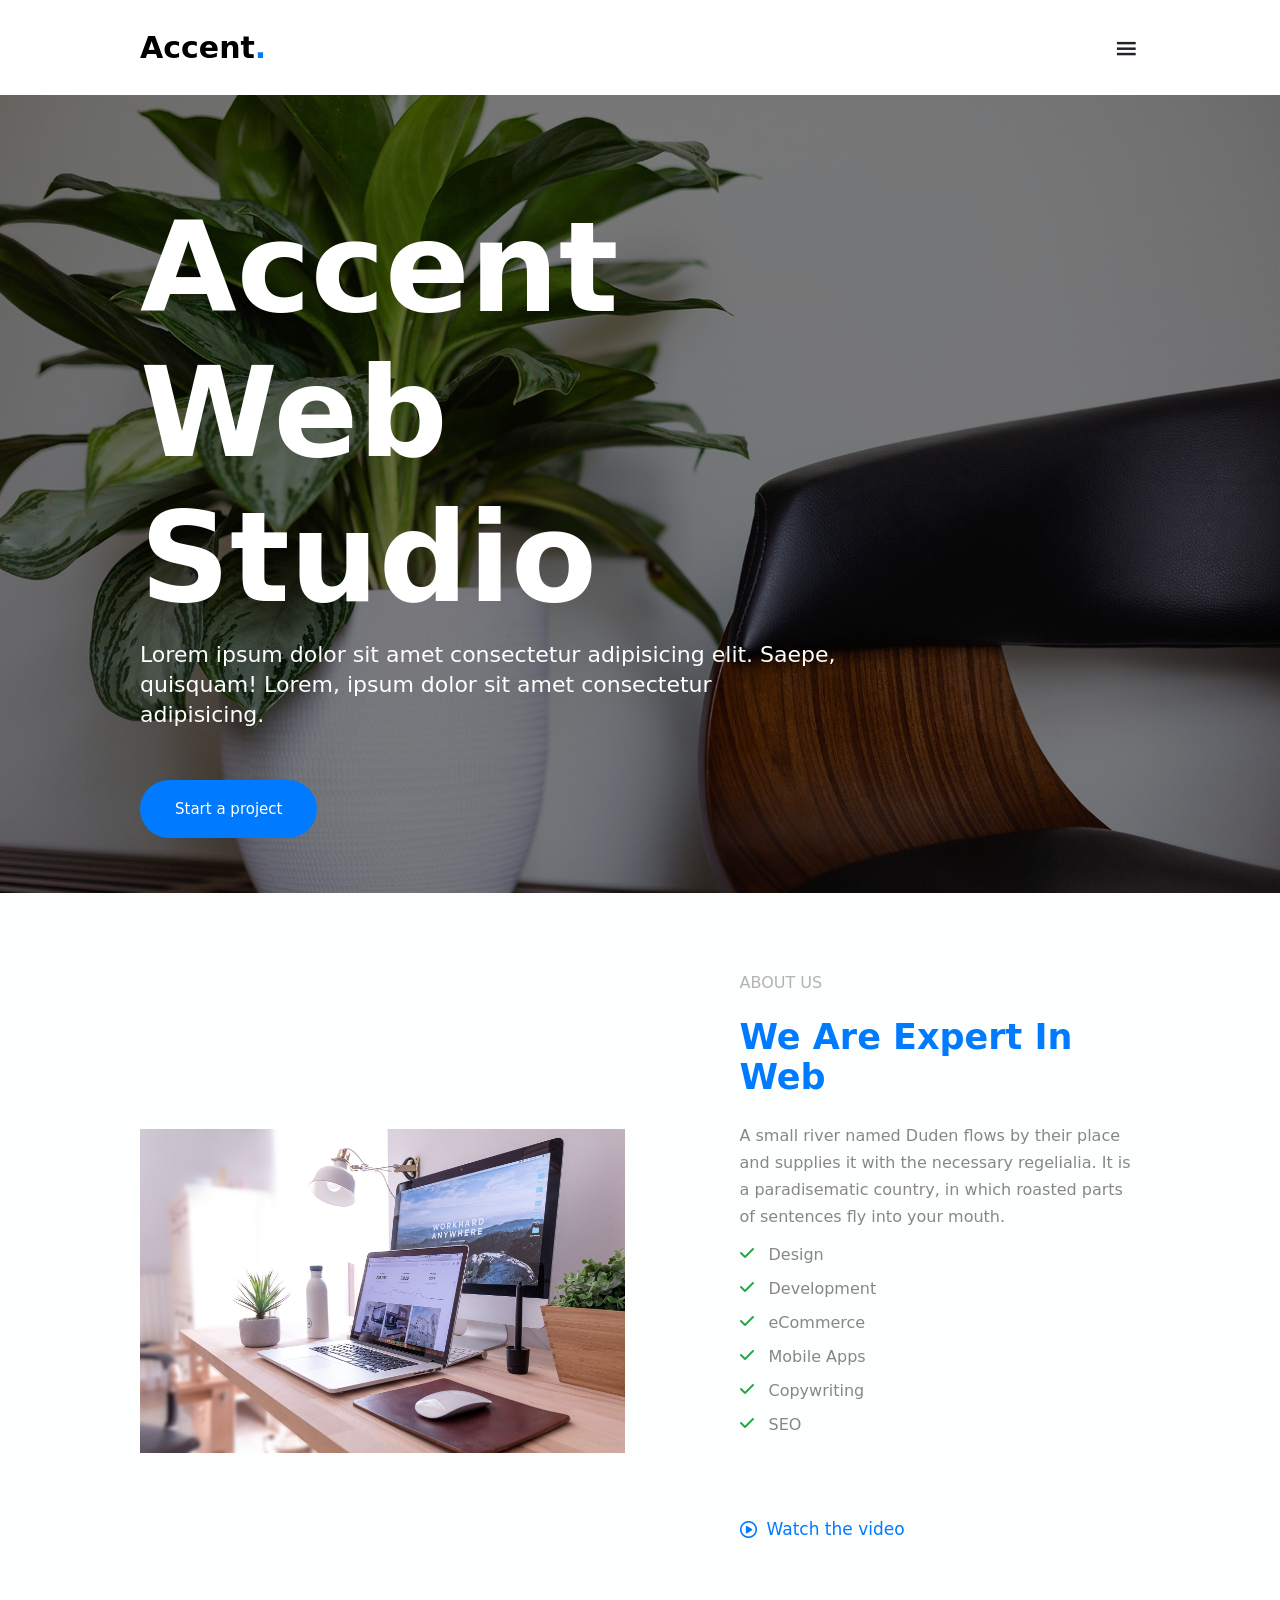
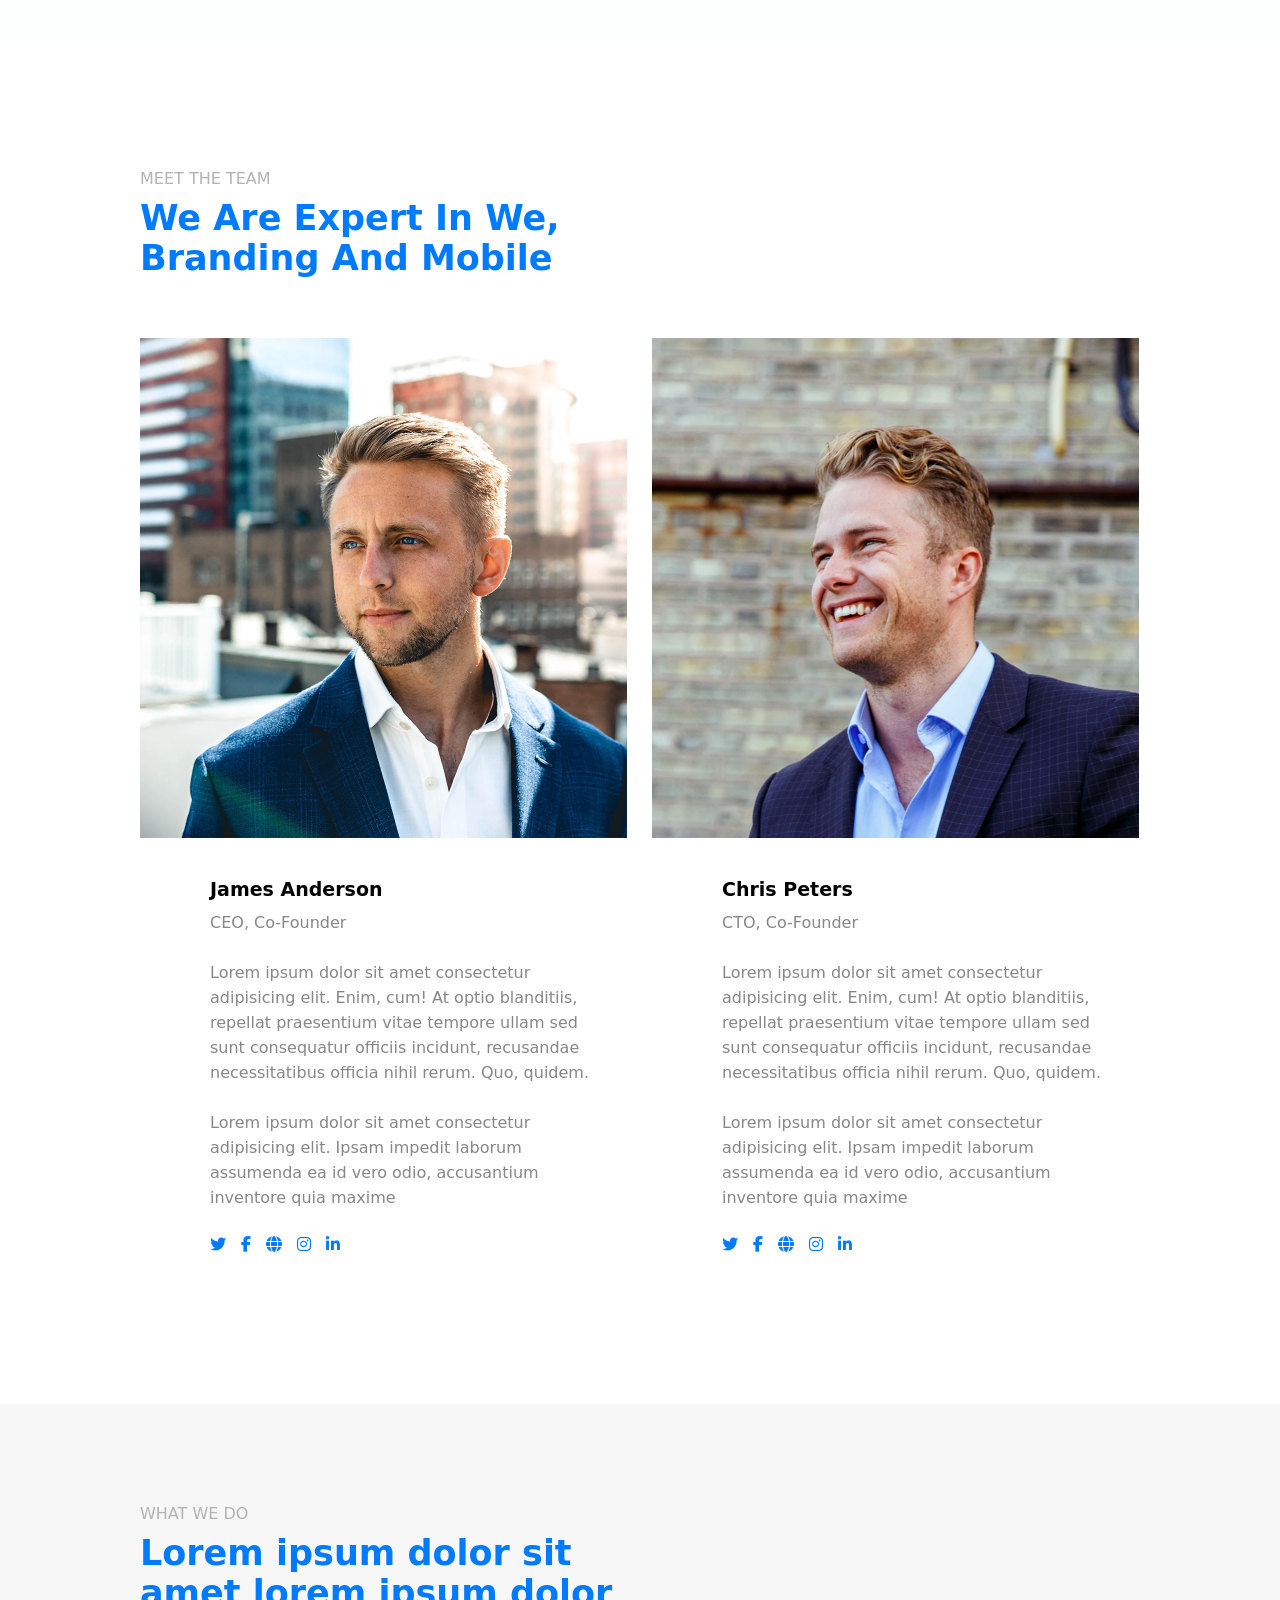
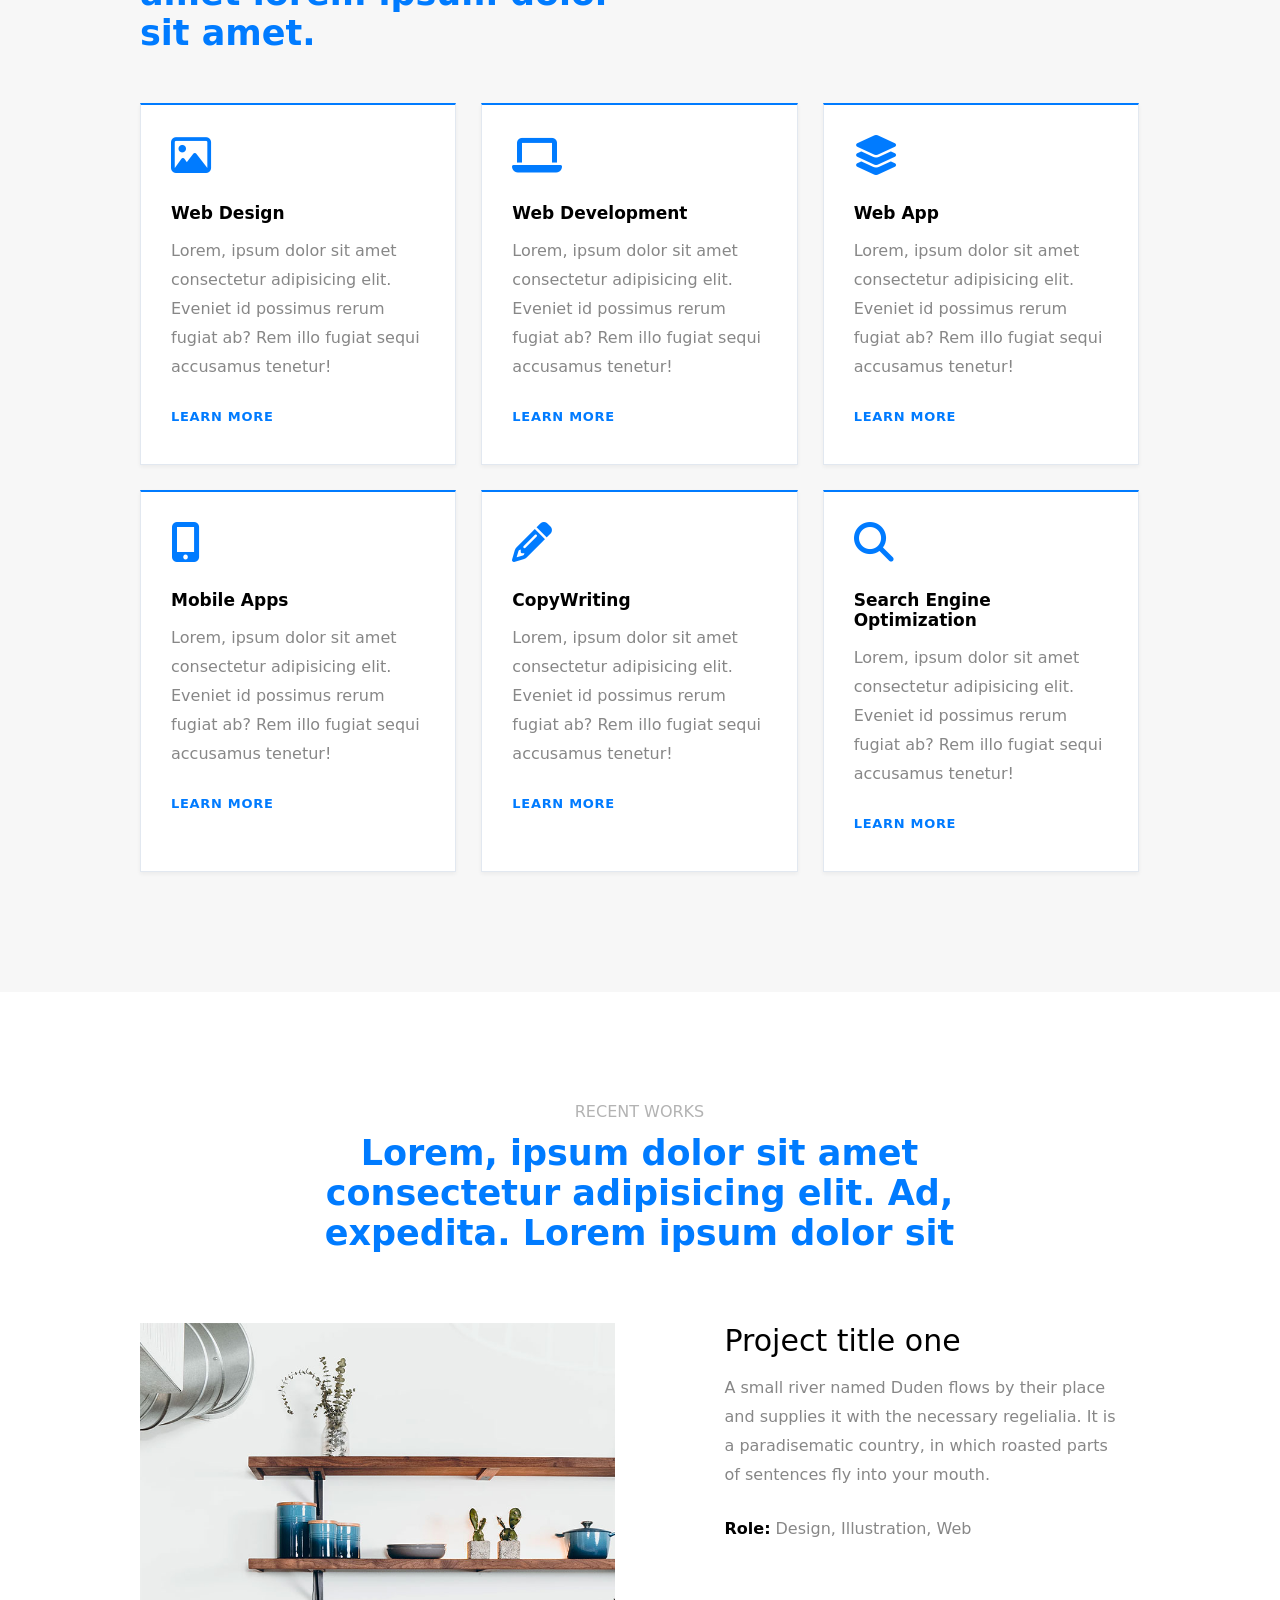
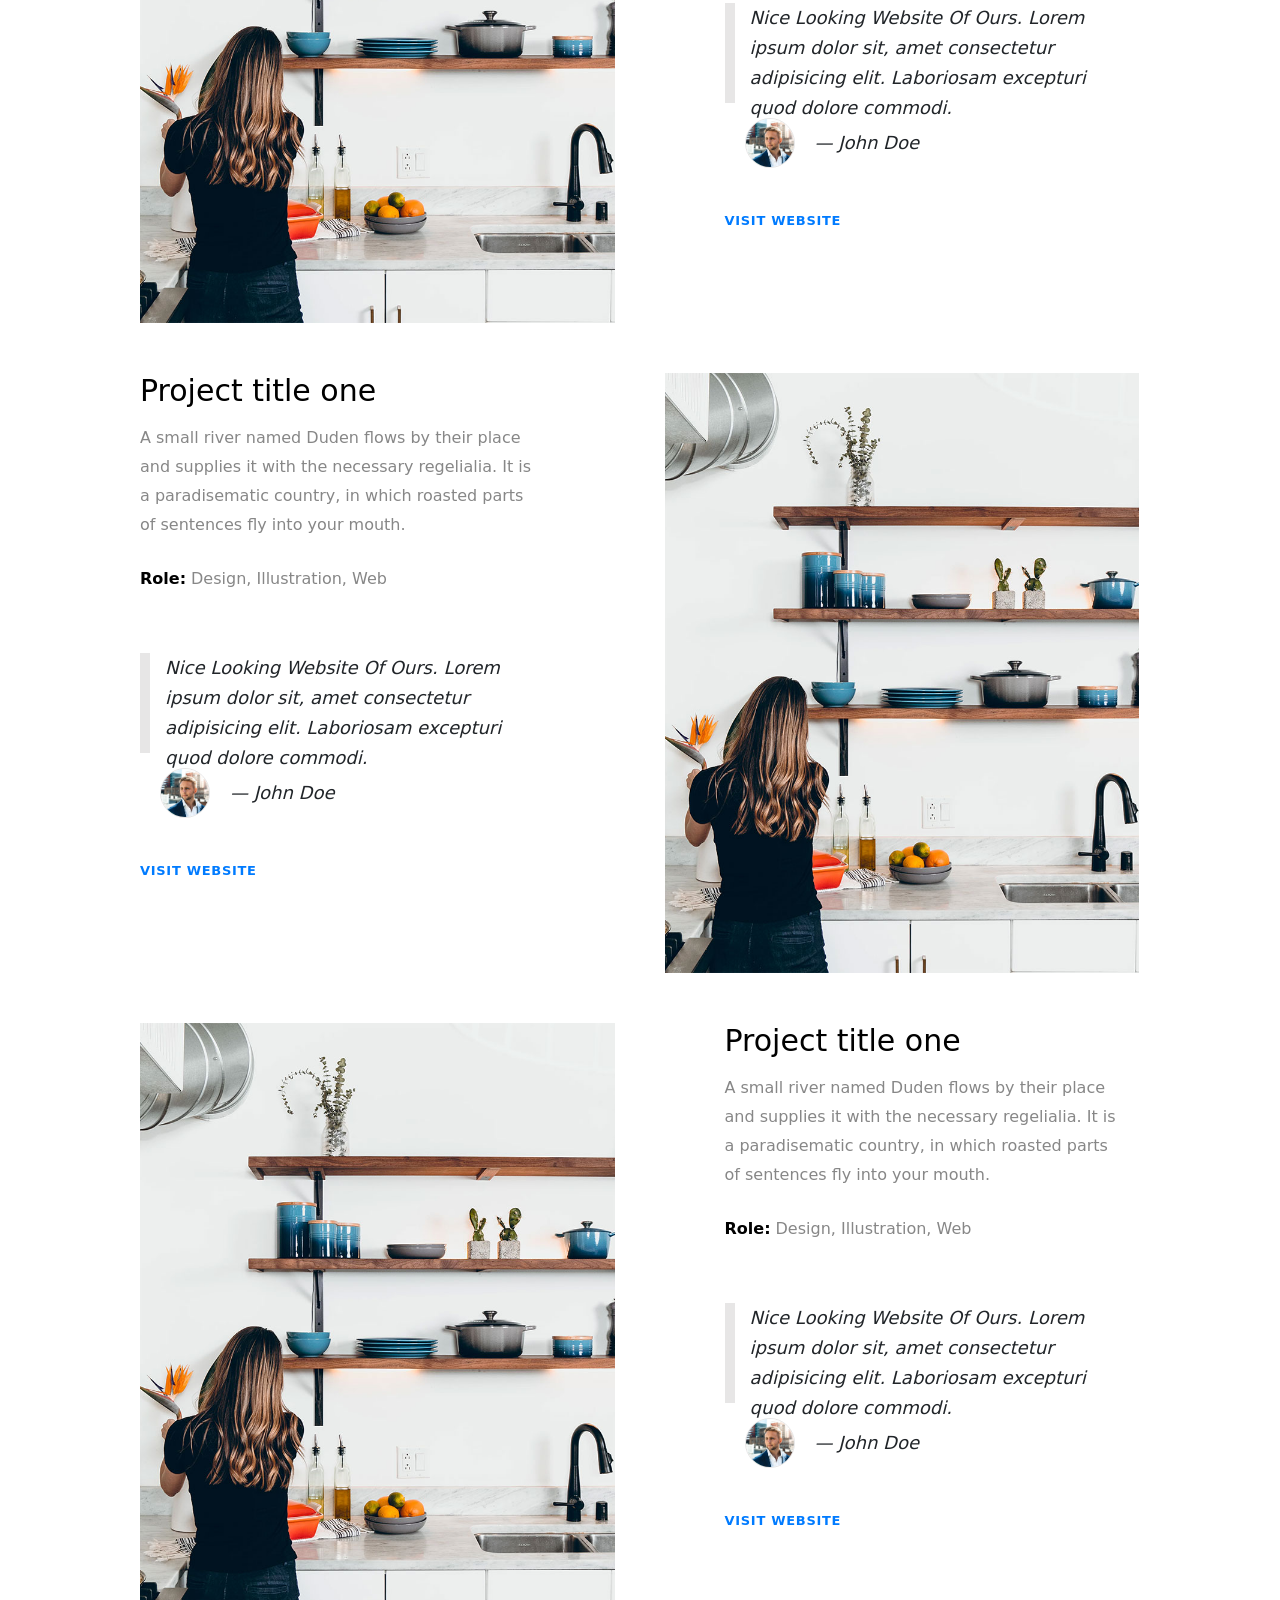
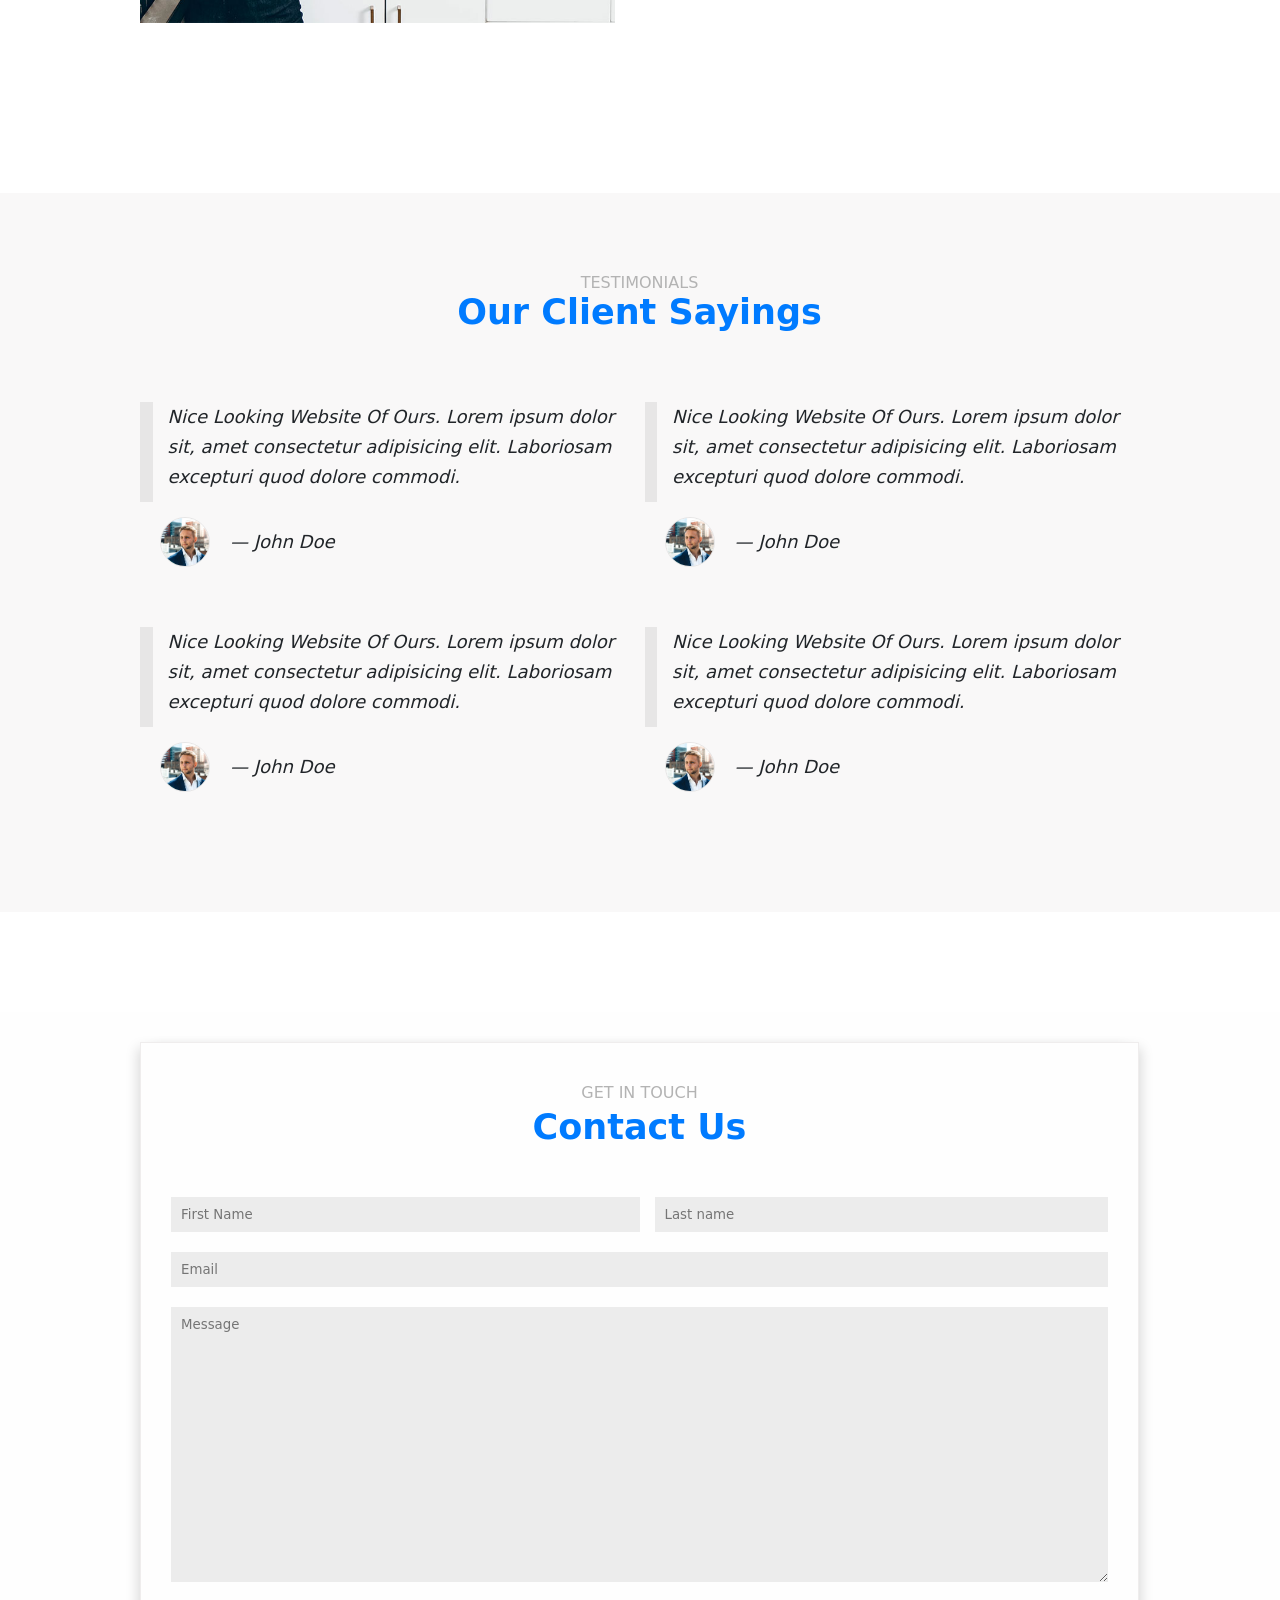
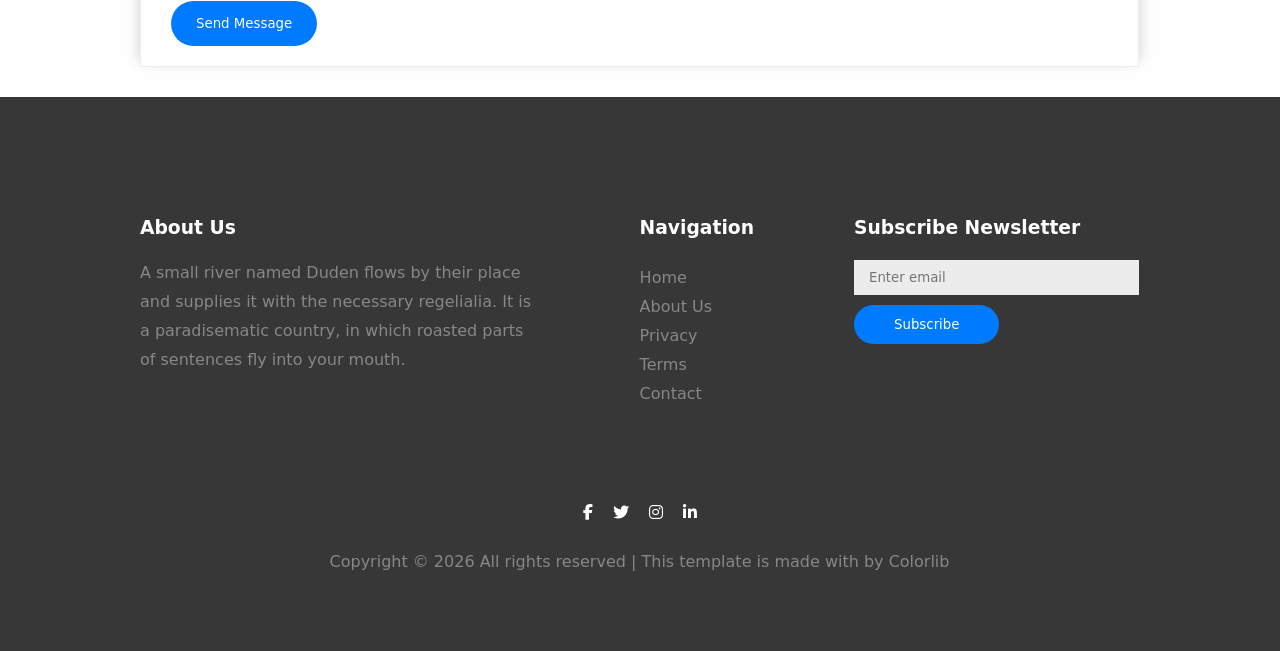
==== commit 8d93e219: "finished the html and css designs" ====
--- a/design_folder/landing-page/index.html
+++ b/design_folder/landing-page/index.html
@@ -1,361 +1,532 @@
 <!doctype html>
 <html lang="en">
-
-<head>
+  <head>
     <meta charset="UTF-8" />
     <meta name="viewport" content="width=device-width, initial-scale=1.0" />
-    <link rel="stylesheet" href="https://cdnjs.cloudflare.com/ajax/libs/font-awesome/6.5.1/css/all.min.css">
-    <link rel="stylesheet" href="./style.css">
+    <link
+      rel="stylesheet"
+      href="https://cdnjs.cloudflare.com/ajax/libs/font-awesome/6.5.1/css/all.min.css"
+    />
+    <link rel="stylesheet" href="./style.css" />
     <title>Landing Page</title>
-</head>
-
-<body>
+  </head>
+
+  <body>
     <section id="navbar">
-        <div class="aligned" id="aligned-navbar">
-            <div class="al-navbar-text">
-                <p class="navbar-dark-text">Accent<span id="navbar-span">.</span></p>
-            </div>
-            <a class="" id="nav-triple" href="">≡</a>
-        </div>
+      <div class="aligned" id="aligned-navbar">
+        <div class="al-navbar-text">
+          <p class="navbar-dark-text">Accent<span id="navbar-span">.</span></p>
+        </div>
+        <a class="" id="nav-triple" href="">≡</a>
+      </div>
     </section>
 
     <section id="intro">
-        <div class="aligned" id="aligned-intro">
-            <div class="aligned-left">
-                <p class="intro-white-text">Accent Web Studio</p>
-                <span class="intro-span-white-text">Lorem ipsum dolor sit amet consectetur adipisicing elit. Saepe,
-                    quisquam! Lorem, ipsum dolor sit amet consectetur adipisicing.</span>
-                    <div class="intro-btn">
-                        <button id="proj">Start a project</button>
-                    </div>
-            </div>
-
-            <div class="aligned-right">
-
-            </div>
-        </div>
+      <div class="aligned" id="aligned-intro">
+        <div class="aligned-left">
+          <p class="intro-white-text">Accent Web Studio</p>
+          <span class="intro-span-white-text"
+            >Lorem ipsum dolor sit amet consectetur adipisicing elit. Saepe,
+            quisquam! Lorem, ipsum dolor sit amet consectetur adipisicing.</span
+          >
+          <div class="intro-btn">
+            <button id="proj">Start a project</button>
+          </div>
+        </div>
+
+        <div class="aligned-right"></div>
+      </div>
     </section>
 
     <section id="about">
-        <div class="aligned" id="about-div">
-            <div class="about-left">
-                <img src="./images/about-img.jpg" alt="" />
-            </div>
-            <div class="about-right">
-                <p class="sections-head">About us</p>
-                <span class="sections-text2">We are expert in Web</span>
-                <span class="sections-desc">
-                    A small river named Duden flows by their place and supplies 
-                    it with the necessary regelialia. It is a paradisematic country, 
-                    in which roasted parts of sentences fly into your mouth.
-                </span>
-
-                <div class="bullet-points">
-                    <div class="points">
-                        <i class="fa-solid fa-check large-tick"></i>
-                        <span>Design</span>
-                    </div>
-
-                    <div class="points">
-                        <i class="fa-solid fa-check large-tick"></i>
-                        <span>Development</span>
-                    </div>
-
-                    <div class="points">
-                        <i class="fa-solid fa-check large-tick"></i>
-                        <span>eCommerce</span>
-                    </div>
-
-                    <div class="points">
-                        <i class="fa-solid fa-check large-tick"></i>
-                        <span>Mobile Apps</span>
-                    </div>
-
-                    <div class="points">
-                        <i class="fa-solid fa-check large-tick"></i>
-                        <span>Copywriting</span>
-                    </div>
-
-                    <div class="points">
-                        <i class="fa-solid fa-check large-tick"></i>
-                        <span>SEO</span>
-                    </div>
-                </div>
-
-                <a class="about-vid">
-                    <i class="fa-regular fa-circle-play video-icon"></i>
-                    <span>Watch the video</span>
-                </a>
-            </div>
-        </div>
+      <div class="aligned" id="about-div">
+        <div class="about-left">
+          <img src="./images/about-img.jpg" alt="" />
+        </div>
+        <div class="about-right">
+          <p class="sections-head">About us</p>
+          <span class="sections-text2">We are expert in Web</span>
+          <span class="sections-desc">
+            A small river named Duden flows by their place and supplies it with
+            the necessary regelialia. It is a paradisematic country, in which
+            roasted parts of sentences fly into your mouth.
+          </span>
+
+          <div class="bullet-points">
+            <div class="points">
+              <i class="fa-solid fa-check large-tick"></i>
+              <span>Design</span>
+            </div>
+
+            <div class="points">
+              <i class="fa-solid fa-check large-tick"></i>
+              <span>Development</span>
+            </div>
+
+            <div class="points">
+              <i class="fa-solid fa-check large-tick"></i>
+              <span>eCommerce</span>
+            </div>
+
+            <div class="points">
+              <i class="fa-solid fa-check large-tick"></i>
+              <span>Mobile Apps</span>
+            </div>
+
+            <div class="points">
+              <i class="fa-solid fa-check large-tick"></i>
+              <span>Copywriting</span>
+            </div>
+
+            <div class="points">
+              <i class="fa-solid fa-check large-tick"></i>
+              <span>SEO</span>
+            </div>
+          </div>
+
+          <a class="about-vid">
+            <i class="fa-regular fa-circle-play video-icon"></i>
+            <span>Watch the video</span>
+          </a>
+        </div>
+      </div>
     </section>
 
     <section id="team">
-        <div class="aligned" id="team-aligned">
-            <p class="sections-head">Meet the Team</p>
-            <p class="sections-text2">We are Expert in we, branding and mobile</p>
-
-            <div class="team-divs">
-
-                <div class="whole-team">
-                    <div class="team-pic">
-                        <img src="./images/team_m1.jpg" alt="" />     
-                    </div>
-
-                    <div class="team-desc-text">
-                        <p>James Anderson</p>
-                        <span>CEO, Co-Founder</span>
-                        <span>Lorem ipsum dolor sit amet consectetur adipisicing elit. Enim,
-                            cum! At optio blanditiis, repellat praesentium vitae tempore ullam
-                            sed sunt consequatur officiis incidunt, recusandae necessitatibus
-                            officia nihil rerum. Quo, quidem. 
-                        </span>
-                        <span>Lorem ipsum dolor sit amet consectetur adipisicing elit. Ipsam
-                            impedit laborum assumenda ea id vero odio, accusantium inventore
-                            quia maxime
-                        </span>
-                        <div class="team-desc-links">
-                            <a href=""><i class="fa-brands fa-twitter"></i></a>
-                            <a href=""><i class="fa-brands fa-facebook-f"></i></a>
-                            <a href=""><i class="fa-solid fa-globe"></i></a>
-                            <a href=""><i class="fa-brands fa-instagram"></i></a>
-                            <a href=""><i class="fa-brands fa-linkedin-in"></i></a>
-                        </div>
-                    </div>
-                </div>
-
-
-                <div class="whole-team">
-                    <div class="team-pic">
-                        <img src="./images/team_m2.jpg" alt="" />     
-                    </div>
-
-                    <div class="team-desc-text">
-                        <p>Chris Peters</p>
-                        <span>CTO, Co-Founder</span>
-                        <span>Lorem ipsum dolor sit amet consectetur adipisicing elit. Enim,
-                            cum! At optio blanditiis, repellat praesentium vitae tempore ullam
-                            sed sunt consequatur officiis incidunt, recusandae necessitatibus
-                            officia nihil rerum. Quo, quidem. 
-                        </span>
-                        <span>Lorem ipsum dolor sit amet consectetur adipisicing elit. Ipsam
-                            impedit laborum assumenda ea id vero odio, accusantium inventore
-                            quia maxime
-                        </span>
-                        <div class="team-desc-links">
-                            <a href=""><i class="fa-brands fa-twitter"></i></a>
-                            <a href=""><i class="fa-brands fa-facebook-f"></i></a>
-                            <a href=""><i class="fa-solid fa-globe"></i></a>
-                            <a href=""><i class="fa-brands fa-instagram"></i></a>
-                            <a href=""><i class="fa-brands fa-linkedin-in"></i></a>
-                        </div>
-                    </div>
-                </div>
-
-            </div>
-
-            
-        </div>
+      <div class="aligned" id="team-aligned">
+        <p class="sections-head">Meet the Team</p>
+        <p class="sections-text2">We are Expert in we, branding and mobile</p>
+
+        <div class="team-divs">
+          <div class="whole-team">
+            <div class="team-pic">
+              <img src="./images/team_m1.jpg" alt="" />
+            </div>
+
+            <div class="team-desc-text">
+              <p>James Anderson</p>
+              <span>CEO, Co-Founder</span>
+              <span
+                >Lorem ipsum dolor sit amet consectetur adipisicing elit. Enim,
+                cum! At optio blanditiis, repellat praesentium vitae tempore
+                ullam sed sunt consequatur officiis incidunt, recusandae
+                necessitatibus officia nihil rerum. Quo, quidem.
+              </span>
+              <span
+                >Lorem ipsum dolor sit amet consectetur adipisicing elit. Ipsam
+                impedit laborum assumenda ea id vero odio, accusantium inventore
+                quia maxime
+              </span>
+              <div class="team-desc-links">
+                <a href=""><i class="fa-brands fa-twitter"></i></a>
+                <a href=""><i class="fa-brands fa-facebook-f"></i></a>
+                <a href=""><i class="fa-solid fa-globe"></i></a>
+                <a href=""><i class="fa-brands fa-instagram"></i></a>
+                <a href=""><i class="fa-brands fa-linkedin-in"></i></a>
+              </div>
+            </div>
+          </div>
+
+          <div class="whole-team">
+            <div class="team-pic">
+              <img src="./images/team_m2.jpg" alt="" />
+            </div>
+
+            <div class="team-desc-text">
+              <p>Chris Peters</p>
+              <span>CTO, Co-Founder</span>
+              <span
+                >Lorem ipsum dolor sit amet consectetur adipisicing elit. Enim,
+                cum! At optio blanditiis, repellat praesentium vitae tempore
+                ullam sed sunt consequatur officiis incidunt, recusandae
+                necessitatibus officia nihil rerum. Quo, quidem.
+              </span>
+              <span
+                >Lorem ipsum dolor sit amet consectetur adipisicing elit. Ipsam
+                impedit laborum assumenda ea id vero odio, accusantium inventore
+                quia maxime
+              </span>
+              <div class="team-desc-links">
+                <a href=""><i class="fa-brands fa-twitter"></i></a>
+                <a href=""><i class="fa-brands fa-facebook-f"></i></a>
+                <a href=""><i class="fa-solid fa-globe"></i></a>
+                <a href=""><i class="fa-brands fa-instagram"></i></a>
+                <a href=""><i class="fa-brands fa-linkedin-in"></i></a>
+              </div>
+            </div>
+          </div>
+        </div>
+      </div>
     </section>
 
     <section id="offer">
-        <div class="aligned">
-            <p class="sections-head">What we do</p>
-            <p id="offer-head-text">Lorem ipsum dolor sit amet
-                lorem ipsum dolor sit amet.
-            </p>
-            <div class="skill-container">
-                <!--Web design-->
-                <div class="skills">
-                    <div class="skill-icon">
-                        <i class="fa-regular fa-image gallery-icon"></i>
-                    </div>
-                    <p class="skill-name">Web Design</p>
-                    <span class="skills-desc">Lorem, ipsum dolor sit amet consectetur adipisicing elit.
-                        Eveniet id possimus rerum fugiat ab? Rem illo fugiat sequi accusamus tenetur!
-                    </span>
-                    <span class="learn-more-skills">Learn more</span>
-                </div>
-
-                <!--Web  Development-->
-                <div class="skills">
-                    <div class="skill-icon">
-                        <i class="fa-solid fa-laptop"></i>
-                    </div>
-                    <p class="skill-name">Web Development</p>
-                    <span class="skills-desc">Lorem, ipsum dolor sit amet consectetur adipisicing elit.
-                        Eveniet id possimus rerum fugiat ab? Rem illo fugiat sequi accusamus tenetur!
-                    </span>
-                    <span class="learn-more-skills">Learn more</span>
-                </div>
-
-                <!--Web app-->
-                <div class="skills">
-                    <div class="skill-icon">
-                        <i class="fa-solid fa-layer-group"></i>
-                    </div>
-                    <p class="skill-name">Web App</p>
-                    <span class="skills-desc">Lorem, ipsum dolor sit amet consectetur adipisicing elit.
-                        Eveniet id possimus rerum fugiat ab? Rem illo fugiat sequi accusamus tenetur!
-                    </span>
-                    <span class="learn-more-skills capital-blue-link">Learn more</span>
-                </div>
-
-                <!--Mobile Apps-->
-                <div class="skills">
-                    <div class="skill-icon">
-                        <i class="fa-solid fa-mobile-screen-button"></i>
-                    </div>
-                    <p class="skill-name">Mobile Apps</p>
-                    <span class="skills-desc">Lorem, ipsum dolor sit amet consectetur adipisicing elit.
-                        Eveniet id possimus rerum fugiat ab? Rem illo fugiat sequi accusamus tenetur!
-                    </span>
-                    <span class="learn-more-skills">Learn more</span>
-                </div>
-
-
-                <!--CopyWriting-->
-                <div class="skills">
-                    <div class="skill-icon">
-                        <i class="fa-solid fa-pencil"></i>
-                    </div>
-                    <p class="skill-name">CopyWriting</p>
-                    <span class="skills-desc">Lorem, ipsum dolor sit amet consectetur adipisicing elit.
-                        Eveniet id possimus rerum fugiat ab? Rem illo fugiat sequi accusamus tenetur!
-                    </span>
-                    <span class="learn-more-skills">Learn more</span>
-                </div>
-
-                <!--Search Engine Optimization-->
-                <div class="skills">
-                    <div class="skill-icon">
-                        <i class="fa-solid fa-magnifying-glass"></i>
-                    </div>
-                    <p class="skill-name">Search Engine Optimization</p>
-                    <span class="skills-desc">Lorem, ipsum dolor sit amet consectetur adipisicing elit.
-                        Eveniet id possimus rerum fugiat ab? Rem illo fugiat sequi accusamus tenetur!
-                    </span>
-                    <span class="learn-more-skills">Learn more</span>
-                </div>
-            </div>
-        </div>
+      <div class="aligned">
+        <p class="sections-head">What we do</p>
+        <p id="offer-head-text">
+          Lorem ipsum dolor sit amet lorem ipsum dolor sit amet.
+        </p>
+        <div class="skill-container">
+          <!--Web design-->
+          <div class="skills">
+            <div class="skill-icon">
+              <i class="fa-regular fa-image gallery-icon"></i>
+            </div>
+            <p class="skill-name">Web Design</p>
+            <span class="skills-desc"
+              >Lorem, ipsum dolor sit amet consectetur adipisicing elit. Eveniet
+              id possimus rerum fugiat ab? Rem illo fugiat sequi accusamus
+              tenetur!
+            </span>
+            <span class="learn-more-skills">Learn more</span>
+          </div>
+
+          <!--Web  Development-->
+          <div class="skills">
+            <div class="skill-icon">
+              <i class="fa-solid fa-laptop"></i>
+            </div>
+            <p class="skill-name">Web Development</p>
+            <span class="skills-desc"
+              >Lorem, ipsum dolor sit amet consectetur adipisicing elit. Eveniet
+              id possimus rerum fugiat ab? Rem illo fugiat sequi accusamus
+              tenetur!
+            </span>
+            <span class="learn-more-skills">Learn more</span>
+          </div>
+
+          <!--Web app-->
+          <div class="skills">
+            <div class="skill-icon">
+              <i class="fa-solid fa-layer-group"></i>
+            </div>
+            <p class="skill-name">Web App</p>
+            <span class="skills-desc"
+              >Lorem, ipsum dolor sit amet consectetur adipisicing elit. Eveniet
+              id possimus rerum fugiat ab? Rem illo fugiat sequi accusamus
+              tenetur!
+            </span>
+            <span class="learn-more-skills capital-blue-link">Learn more</span>
+          </div>
+
+          <!--Mobile Apps-->
+          <div class="skills">
+            <div class="skill-icon">
+              <i class="fa-solid fa-mobile-screen-button"></i>
+            </div>
+            <p class="skill-name">Mobile Apps</p>
+            <span class="skills-desc"
+              >Lorem, ipsum dolor sit amet consectetur adipisicing elit. Eveniet
+              id possimus rerum fugiat ab? Rem illo fugiat sequi accusamus
+              tenetur!
+            </span>
+            <span class="learn-more-skills">Learn more</span>
+          </div>
+
+          <!--CopyWriting-->
+          <div class="skills">
+            <div class="skill-icon">
+              <i class="fa-solid fa-pencil"></i>
+            </div>
+            <p class="skill-name">CopyWriting</p>
+            <span class="skills-desc"
+              >Lorem, ipsum dolor sit amet consectetur adipisicing elit. Eveniet
+              id possimus rerum fugiat ab? Rem illo fugiat sequi accusamus
+              tenetur!
+            </span>
+            <span class="learn-more-skills">Learn more</span>
+          </div>
+
+          <!--Search Engine Optimization-->
+          <div class="skills">
+            <div class="skill-icon">
+              <i class="fa-solid fa-magnifying-glass"></i>
+            </div>
+            <p class="skill-name">Search Engine Optimization</p>
+            <span class="skills-desc"
+              >Lorem, ipsum dolor sit amet consectetur adipisicing elit. Eveniet
+              id possimus rerum fugiat ab? Rem illo fugiat sequi accusamus
+              tenetur!
+            </span>
+            <span class="learn-more-skills">Learn more</span>
+          </div>
+        </div>
+      </div>
     </section>
 
     <section class="works">
-        <div class="aligned">
-
-            <div class="works-head">
-                <p class="sections-head">Recent Works</p>
-                <span class="works-desc">Lorem, ipsum dolor sit amet consectetur adipisicing elit.
-                    Ad, expedita. Lorem ipsum dolor sit
-                </span>
-            </div>
-
-            <!--Div that contains all the works-->
-            <div class="works-content">
-
-                <div class="works-div works-img">
-                    <img src="./images/work-img1.jpg" alt="">
-                </div>
-
-                <!--Padded Text-->
-                <div class="works-div works-text" id="padded-work-text">
-                    <p class="work-title">Project title one</p>
-                    <span class="work-exp">A small river named Duden flows by their place and supplies it with the necessary regelialia. 
-                        It is a paradisematic country, in which roasted parts of sentences fly into your mouth.
-                    </span>
-                    <div class="role-div">
-                        <span class="role">Role:</span><span class="role-desc">Design, Illustration, Web</span>
-                    </div>
-                    <div class="works-comment">
-                        <div class="work-line"></div>
-                        <span class="work-line-side-text">Nice Looking Website Of Ours.
-                            Lorem ipsum dolor sit, amet consectetur adipisicing elit. Laboriosam excepturi quod dolore
-                            commodi.
-                        </span>
-                    </div>
-                    <div class="customer">
-                        <div class="customer-img">
-                            <img src="./images/team_m1.jpg" alt="">
-                        </div>
-                        <span class="customer-name work-line-side-text">— John Doe</span>
-                    </div>
-                    <p class="visit-website">Visit Website</p>
-                </div>
-
-                <!--Non-Padded Text-->
-                <div class="works-div works-text">
-                    <p class="work-title">Project title one</p>
-                    <span class="work-exp">A small river named Duden flows by their place and supplies it with the necessary regelialia. 
-                        It is a paradisematic country, in which roasted parts of sentences fly into your mouth.
-                    </span>
-                    <div class="role-div">
-                        <span class="role">Role:</span><span class="role-desc">Design, Illustration, Web</span>
-                    </div>
-                    <div class="works-comment">
-                        <div class="work-line"></div>
-                        <span class="work-line-side-text">Nice Looking Website Of Ours.
-                            Lorem ipsum dolor sit, amet consectetur adipisicing elit. Laboriosam excepturi quod dolore
-                            commodi.
-                        </span>
-                    </div>
-                    <div class="customer">
-                        <div class="customer-img">
-                            <img src="./images/team_m1.jpg" alt="">
-                        </div>
-                        <span class="customer-name work-line-side-text">— John Doe</span>
-                    </div>
-                    <p class="visit-website">Visit Website</p>
-                </div>
-
-                <div class="works-div works-img">
-                    <img src="./images/work-img1.jpg" alt="">
-                </div>
-
-                <div class="works-div works-img">
-                    <img src="./images/work-img1.jpg" alt="">
-                </div>
-
-                <!--Padded Text-->
-
-                <div class="works-div works-text" id="padded-work-text">
-                    <p class="work-title">Project title one</p>
-                    <span class="work-exp">A small river named Duden flows by their place and supplies it with the necessary regelialia. 
-                        It is a paradisematic country, in which roasted parts of sentences fly into your mouth.
-                    </span>
-                    <div class="role-div">
-                        <span class="role">Role:</span><span class="role-desc">Design, Illustration, Web</span>
-                    </div>
-                    <div class="works-comment">
-                        <div class="work-line"></div>
-                        <span class="work-line-side-text">Nice Looking Website Of Ours.
-                            Lorem ipsum dolor sit, amet consectetur adipisicing elit. Laboriosam excepturi quod dolore
-                            commodi.
-                        </span>
-                    </div>
-                
-                    <div class="customer">
-                        <div class="customer-img">
-                            <img src="./images/team_m1.jpg" alt="">
-                        </div>
-                        <span class="customer-name work-line-side-text">— John Doe</span>
-                    </div>
-                    <p class="visit-website">Visit Website</p>
-                </div>
-
-            </div>
-        </div>
+      <div class="aligned">
+        <div class="works-head">
+          <p class="sections-head">Recent Works</p>
+          <span class="works-desc"
+            >Lorem, ipsum dolor sit amet consectetur adipisicing elit. Ad,
+            expedita. Lorem ipsum dolor sit
+          </span>
+        </div>
+
+        <!--Div that contains all the works-->
+        <div class="works-content">
+          <div class="works-div works-img">
+            <img src="./images/work-img1.jpg" alt="" />
+          </div>
+
+          <!--Padded Text-->
+          <div class="works-div works-text" id="padded-work-text">
+            <p class="work-title">Project title one</p>
+            <span class="work-exp"
+              >A small river named Duden flows by their place and supplies it
+              with the necessary regelialia. It is a paradisematic country, in
+              which roasted parts of sentences fly into your mouth.
+            </span>
+            <div class="role-div">
+              <span class="role">Role:</span
+              ><span class="role-desc">Design, Illustration, Web</span>
+            </div>
+            <div class="works-comment">
+              <div class="work-line"></div>
+              <span class="work-line-side-text"
+                >Nice Looking Website Of Ours. Lorem ipsum dolor sit, amet
+                consectetur adipisicing elit. Laboriosam excepturi quod dolore
+                commodi.
+              </span>
+            </div>
+            <div class="customer">
+              <div class="customer-img">
+                <img src="./images/team_m1.jpg" alt="" />
+              </div>
+              <span class="customer-name work-line-side-text">— John Doe</span>
+            </div>
+            <p class="visit-website">Visit Website</p>
+          </div>
+
+          <!--Non-Padded Text-->
+          <div class="works-div works-text">
+            <p class="work-title">Project title one</p>
+            <span class="work-exp"
+              >A small river named Duden flows by their place and supplies it
+              with the necessary regelialia. It is a paradisematic country, in
+              which roasted parts of sentences fly into your mouth.
+            </span>
+            <div class="role-div">
+              <span class="role">Role:</span
+              ><span class="role-desc">Design, Illustration, Web</span>
+            </div>
+            <div class="works-comment">
+              <div class="work-line"></div>
+              <span class="work-line-side-text"
+                >Nice Looking Website Of Ours. Lorem ipsum dolor sit, amet
+                consectetur adipisicing elit. Laboriosam excepturi quod dolore
+                commodi.
+              </span>
+            </div>
+            <div class="customer">
+              <div class="customer-img">
+                <img src="./images/team_m1.jpg" alt="" />
+              </div>
+              <span class="customer-name work-line-side-text">— John Doe</span>
+            </div>
+            <p class="visit-website">Visit Website</p>
+          </div>
+
+          <div class="works-div works-img">
+            <img src="./images/work-img1.jpg" alt="" />
+          </div>
+
+          <div class="works-div works-img">
+            <img src="./images/work-img1.jpg" alt="" />
+          </div>
+
+          <!--Padded Text-->
+
+          <div class="works-div works-text" id="padded-work-text">
+            <p class="work-title">Project title one</p>
+            <span class="work-exp"
+              >A small river named Duden flows by their place and supplies it
+              with the necessary regelialia. It is a paradisematic country, in
+              which roasted parts of sentences fly into your mouth.
+            </span>
+            <div class="role-div">
+              <span class="role">Role:</span
+              ><span class="role-desc">Design, Illustration, Web</span>
+            </div>
+            <div class="works-comment">
+              <div class="work-line"></div>
+              <span class="work-line-side-text"
+                >Nice Looking Website Of Ours. Lorem ipsum dolor sit, amet
+                consectetur adipisicing elit. Laboriosam excepturi quod dolore
+                commodi.
+              </span>
+            </div>
+
+            <div class="customer">
+              <div class="customer-img">
+                <img src="./images/team_m1.jpg" alt="" />
+              </div>
+              <span class="customer-name work-line-side-text">— John Doe</span>
+            </div>
+            <p class="visit-website">Visit Website</p>
+          </div>
+        </div>
+      </div>
     </section>
 
     <section class="testimonials">
-        <div class="aligned">
-            <div class="testimonials-head">
-                <span>Testimonials</span>
-                <span>Our Client Sayings</span>
-            </div>
-
-        </div>
-    </section>
-</body>
-
-</html>+      <div class="aligned">
+        <div class="testimonials-head">
+          <span class="sections-head">Testimonials</span>
+          <span class="testimonial-head2">Our Client Sayings</span>
+        </div>
+
+        <div class="testimonial-saying">
+          <div class="testimonial-desc">
+            <div class="testimonial-comment">
+              <div class="testimonial-line"></div>
+              <span class="testimonial-line-side-text"
+                >Nice Looking Website Of Ours. Lorem ipsum dolor sit, amet
+                consectetur adipisicing elit. Laboriosam excepturi quod dolore
+                commodi.
+              </span>
+            </div>
+
+            <div class="customer">
+              <div class="customer-img">
+                <img src="./images/team_m1.jpg" alt="" />
+              </div>
+              <span class="customer-name work-line-side-text">— John Doe</span>
+            </div>
+          </div>
+
+          <div class="testimonial-desc">
+            <div class="testimonial-comment">
+              <div class="testimonial-line"></div>
+              <span class="testimonial-line-side-text"
+                >Nice Looking Website Of Ours. Lorem ipsum dolor sit, amet
+                consectetur adipisicing elit. Laboriosam excepturi quod dolore
+                commodi.
+              </span>
+            </div>
+
+            <div class="customer">
+              <div class="customer-img">
+                <img src="./images/team_m1.jpg" alt="" />
+              </div>
+              <span class="customer-name work-line-side-text">— John Doe</span>
+            </div>
+          </div>
+
+          <div class="testimonial-desc">
+            <div class="testimonial-comment">
+              <div class="testimonial-line"></div>
+              <span class="testimonial-line-side-text"
+                >Nice Looking Website Of Ours. Lorem ipsum dolor sit, amet
+                consectetur adipisicing elit. Laboriosam excepturi quod dolore
+                commodi.
+              </span>
+            </div>
+
+            <div class="customer">
+              <div class="customer-img">
+                <img src="./images/team_m1.jpg" alt="" />
+              </div>
+              <span class="customer-name work-line-side-text">— John Doe</span>
+            </div>
+          </div>
+
+          <div class="testimonial-desc">
+            <div class="testimonial-comment">
+              <div class="testimonial-line"></div>
+              <span class="testimonial-line-side-text"
+                >Nice Looking Website Of Ours. Lorem ipsum dolor sit, amet
+                consectetur adipisicing elit. Laboriosam excepturi quod dolore
+                commodi.
+              </span>
+            </div>
+
+            <div class="customer">
+              <div class="customer-img">
+                <img src="./images/team_m1.jpg" alt="" />
+              </div>
+              <span class="customer-name work-line-side-text">— John Doe</span>
+            </div>
+          </div>
+        </div>
+      </div>
+    </section>
+
+    <section class="chat">
+      <div class="aligned">
+        <form action="" id="chat-form">
+          <div class="chat-head">
+            <span class="sections-head">get in touch</span>
+            <span class="chat-head2">contact us</span>
+          </div>
+
+          <div class="form-control">
+            <div class="form-input" id="double-input">
+              <input type="text" placeholder="First Name" id="fname" />
+              <input type="text" placeholder="Last name" id="lname" />
+            </div>
+            <div class="form-input">
+              <input type="email" name="" id="" placeholder="Email" />
+            </div>
+
+            <div class="form-input">
+              <textarea
+                name=""
+                id=""
+                cols="30"
+                rows="17"
+                placeholder="Message"
+              ></textarea>
+            </div>
+          </div>
+          <div class="chat-form-button">
+            <button type="submit">Send Message</button>
+          </div>
+        </form>
+      </div>
+    </section>
+
+    <section class="footer">
+      <div class="aligned">
+        <div class="footer-links">
+          <div class="footer-about">
+            <h3>about us</h3>
+            <span class="footer-about-desc">A small river named Duden flows by their place and supplies it with the necessary regelialia. It is a paradisematic country, in which roasted parts of sentences fly into your mouth.</span>
+          </div>
+
+          <div class="footer-nav">
+            <h3>navigation</h3>
+            <span>Home</span>
+            <span>about us</span>
+            <span>privacy</span>
+            <span>terms</span>
+            <span>contact</span>
+          </div>
+
+          <div class="newsletter">
+            <h3>subscribe newsletter</h3>
+            <form action="">
+              <input type="email" name="" id="" placeholder="Enter email">
+              <div class="newsletter-button">
+
+              <button type="submit">Subscribe</button>
+              </div>
+            </form>
+          </div>
+        </div>
+
+        <div class="footer-links2">
+          <div class="links-to-page">
+<a href="#" class="social-icon facebook"><i class="fa-brands fa-facebook-f"></i></a>
+  <a href="#" class="social-icon twitter"><i class="fa-brands fa-twitter"></i></a>
+  <a href="#" class="social-icon instagram"><i class="fa-brands fa-instagram"></i></a>
+  <a href="#" class="social-icon linkedin"><i class="fa-brands fa-linkedin-in"></i></a>
+          </div>
+          <span>
+            Copyright © 2026 All rights reserved | This template is made with  by Colorlib
+          </span>
+        </div>
+      </div>
+    </section>
+  </body>
+</html>
--- a/design_folder/landing-page/style.css
+++ b/design_folder/landing-page/style.css
@@ -469,4 +469,262 @@
 
 .visit-website{
     margin-top: 30px;
+}
+
+.testimonials{
+    margin: 40px 0 100px;
+    background-color: #f9f8f8;
+    padding-bottom: 120px;
+    padding-top: 50px;
+}
+
+.testimonials-head{
+    display: flex;
+    justify-content: center;
+    flex-direction: column;
+    align-items: center;
+    margin: 30px 0 20px;
+}
+
+.testimonial-head2{
+    font-size: 35px;
+    font-weight: 600;
+    display: block;
+    color: var(--blue);
+}
+
+.testimonial-saying{
+    display: grid;
+    grid-template-columns: repeat(2, 1fr);
+    gap: 10px;
+
+}
+
+.testimonial-desc{
+    display: flex;
+    flex-direction: column;
+    gap: 15px;
+}
+
+.testimonial-comment{
+    margin-top: 50px;
+    display: flex;
+    gap: 15px;
+    height: 100px;
+}
+
+.testimonial-line{
+    height: 100%;
+    width: 32px;
+    background-color: #e7e6e6;
+}
+
+.testimonial-line-side-text{
+    font-style: italic;
+    font-size: 18px;
+    font-weight: 250;
+    color: var(--light-black);
+    line-height: 30px;
+}
+
+
+#chat-form{
+    width: 100%;
+    height: auto;
+    display: flex;
+    flex-direction: column;
+    border: 0.1px solid rgb(239, 237, 237);
+    box-shadow: 
+    -8px 0px 12px -6px rgba(0, 0, 0, 0.15), 
+     8px 0px 12px -6px rgba(0, 0, 0, 0.15); 
+    padding: 20px 30px;
+    gap: 15px;
+    
+}
+
+.chat{
+    background-color: rgb(254, 254, 254);
+}
+
+.chat-head{
+    margin: 20px auto;
+    text-align: center;
+    display: flex;
+    flex-direction: column;
+    gap: 5px;
+}
+
+.chat-head{
+    font-size: 35px;
+    font-weight: 600;
+    color: var(--blue);
+    text-transform: capitalize;
+}
+
+
+.form-control{
+    margin-top: 15px;
+    display: flex;
+    flex-direction: column;
+    gap: 20px;
+    width: 100%;
+}
+
+.form-control input{
+    padding: 10px;
+    background-color:rgb(236, 236, 236) ;
+    border: 0.1px rgb(236, 236, 236);
+    outline: none;
+    width: 100%;
+}
+
+.form-input#double-input{
+    display: inline-flex;
+    gap: 15px;
+    width: 100%;
+}
+
+#fname{
+    width: 50%;
+}
+
+#lname{
+    flex: 1;
+}
+
+textarea{
+    padding: 10px;
+    background-color:rgb(236, 236, 236) ;
+    border: 0.1px rgb(236, 236, 236);
+    outline: none;
+    width: 100%;
+}
+
+.chat-form-button button{
+    padding: 15px 25px;
+    background-color: var(--blue);
+    color: white;
+    border: 0.1px var(--blue);
+    border-radius: 30px;
+}
+
+.chat-form-button button:hover{
+    cursor: pointer;
+    background-color: blue;
+}
+
+.footer{
+    height: auto;
+    background-color: rgb(55, 55, 55);
+    padding-top: 100px;
+}
+
+.footer-links{
+    display: flex;
+    gap: 100px;
+}
+
+.footer-about{
+    width: 40%;
+}
+
+
+.footer h3{
+    color: white;
+    margin: 20px 0;
+    text-transform: capitalize;
+}
+
+.footer-about-desc{
+    color: var(--tiny-grey-text);
+    font-weight: 250;
+    font-size: 16px;
+    line-height: 29px;
+}
+
+.footer span:hover{
+    color: white;
+    cursor: pointer;
+}
+
+.footer-nav{
+    display: flex;
+    flex-direction: column;
+    gap: 10px;
+}
+
+.footer-nav span{
+    color: var(--tiny-grey-text);
+    font-weight: 250;
+    font-size: 16px;
+    text-transform: capitalize;
+}
+
+.footer-nav span:hover{
+    color: white;
+}
+
+.newsletter{
+    flex: 1;
+    display: flex;
+    flex-direction: column;
+    gap: 2px;
+}
+
+
+.newsletter form{
+    display: flex;
+    flex-direction: column;
+    gap: 10px;
+    width: 100%;
+}
+
+.newsletter form input{
+    padding: 10px 15px;
+    background-color: rgb(236, 236, 236);
+    border: 0.1px rgb(236, 236, 236);
+    outline: none;
+}
+
+.newsletter-button button{
+    padding: 12px 40px;
+    background-color: var(--blue);
+    color: white;
+    border: 0.1px var(--blue);
+    border-radius: 30px;
+}
+
+.newsletter-button button:hover{
+    cursor: pointer;
+    background-color: blue;
+}
+
+.footer-links2{
+    display: flex;
+    flex-direction: column;
+    justify-content: center;
+    align-items: center;
+    gap: 30px;
+    margin-top: 100px;
+    padding-bottom: 50px;
+}
+
+.links-to-page{
+    display: flex;
+    align-items: center;
+    gap: 20px;
+}
+
+.footer-links2 a{
+    text-decoration: none;color: white;
+
+}
+
+
+
+.footer-links2 span{
+    color: var(--tiny-grey-text);
+    font-weight: 250;
+    font-size: 16px;
+
 }
